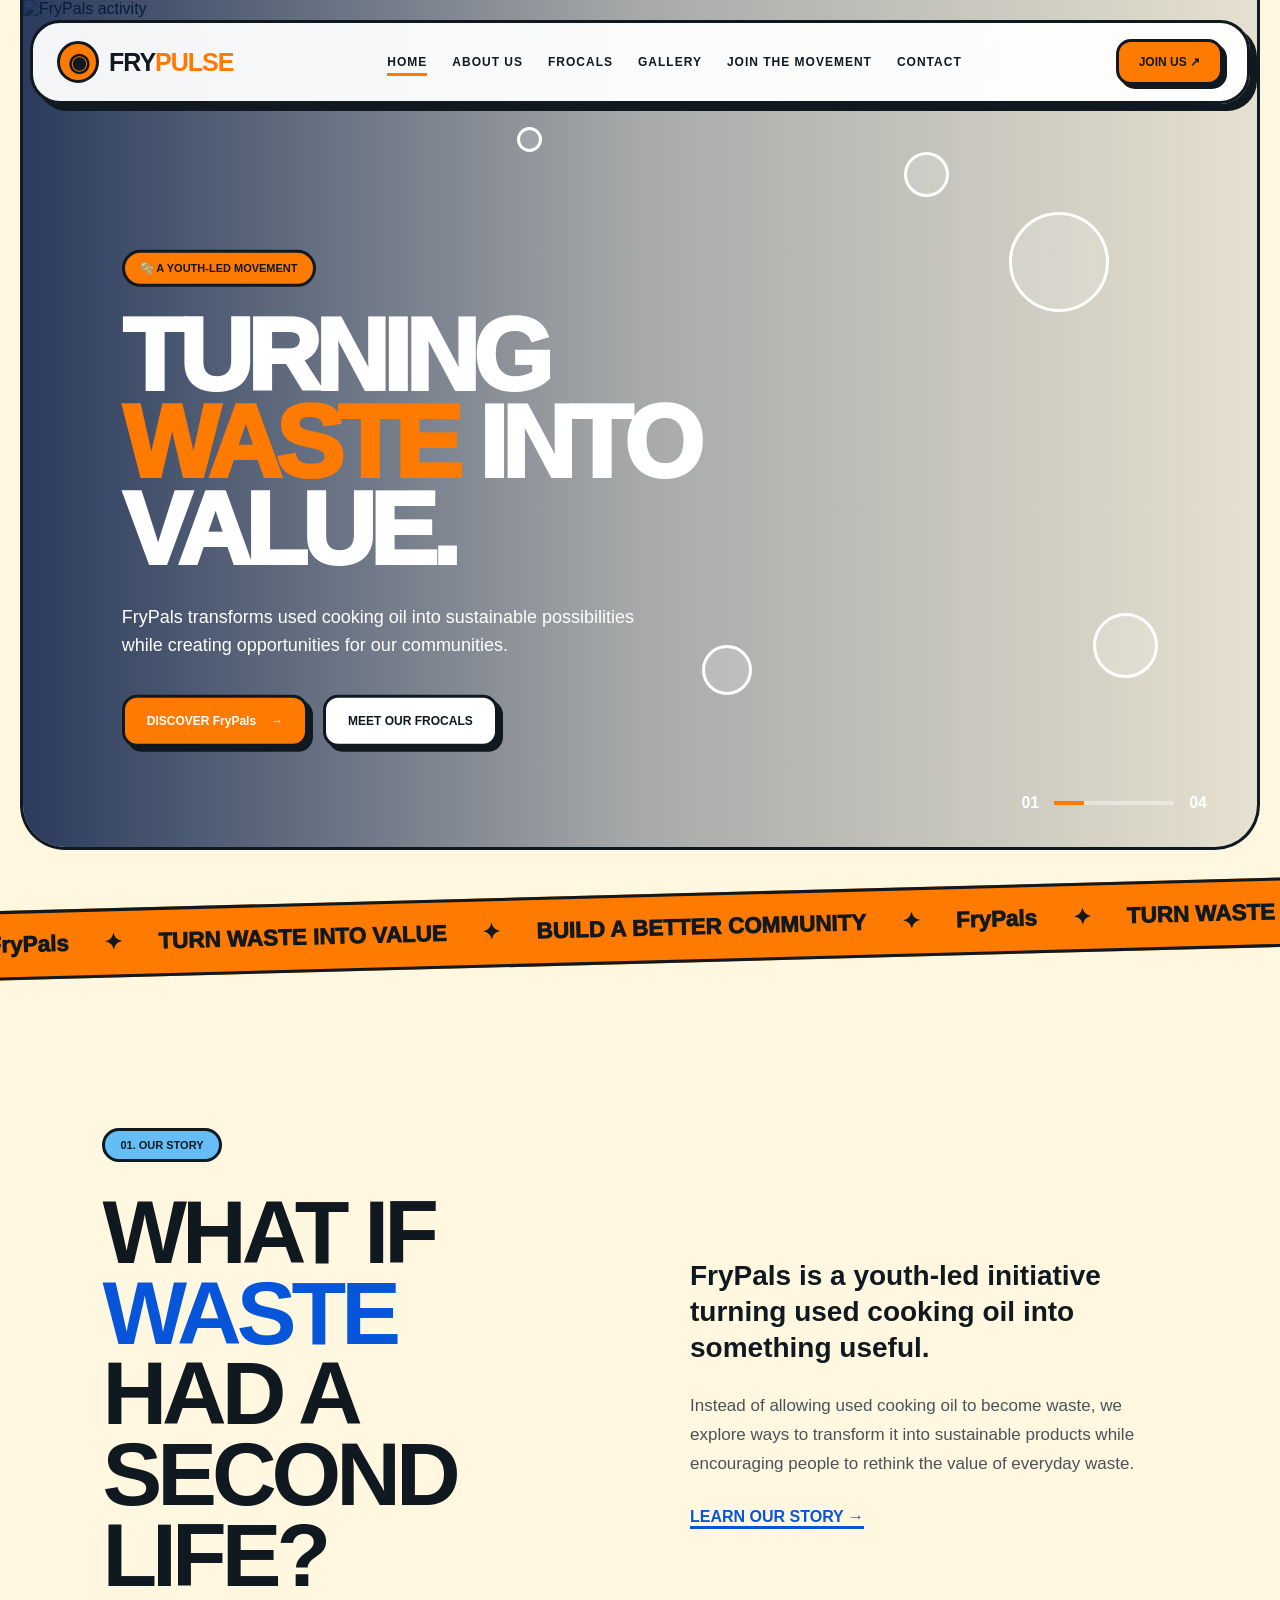
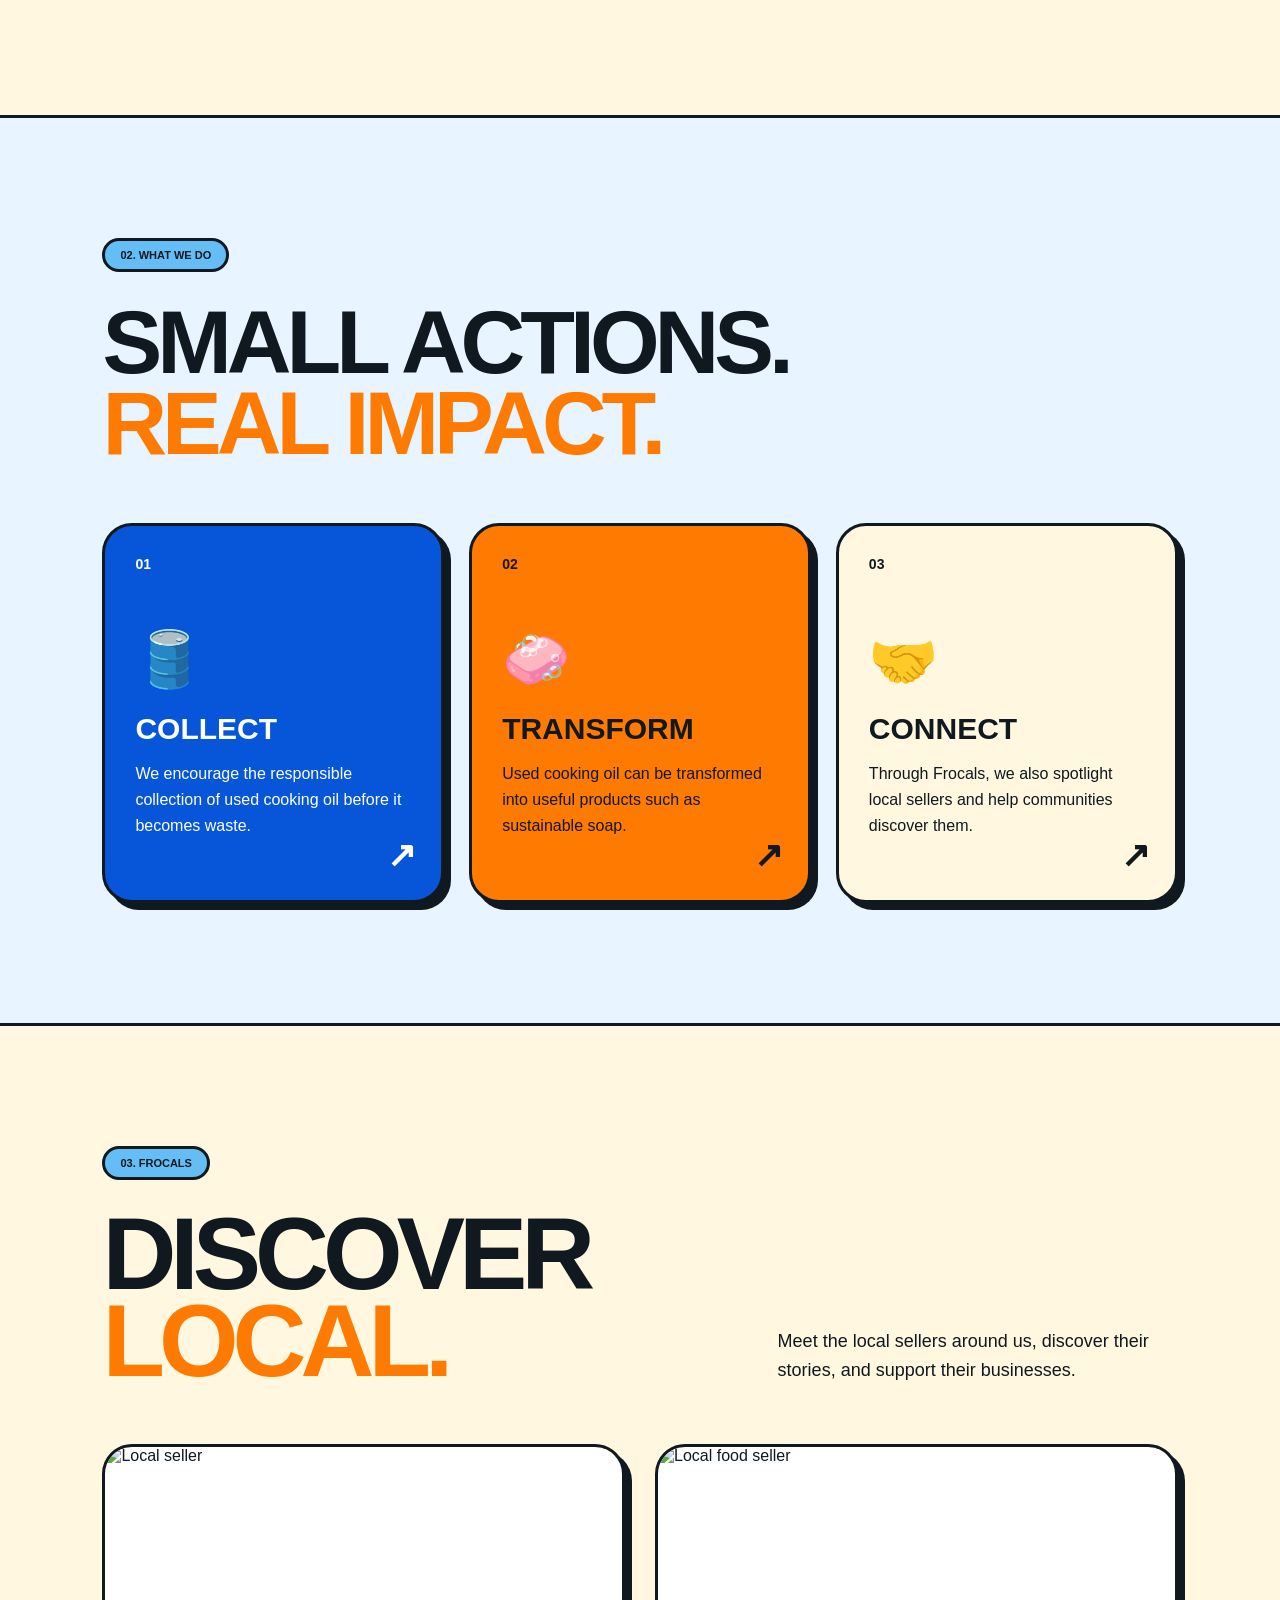
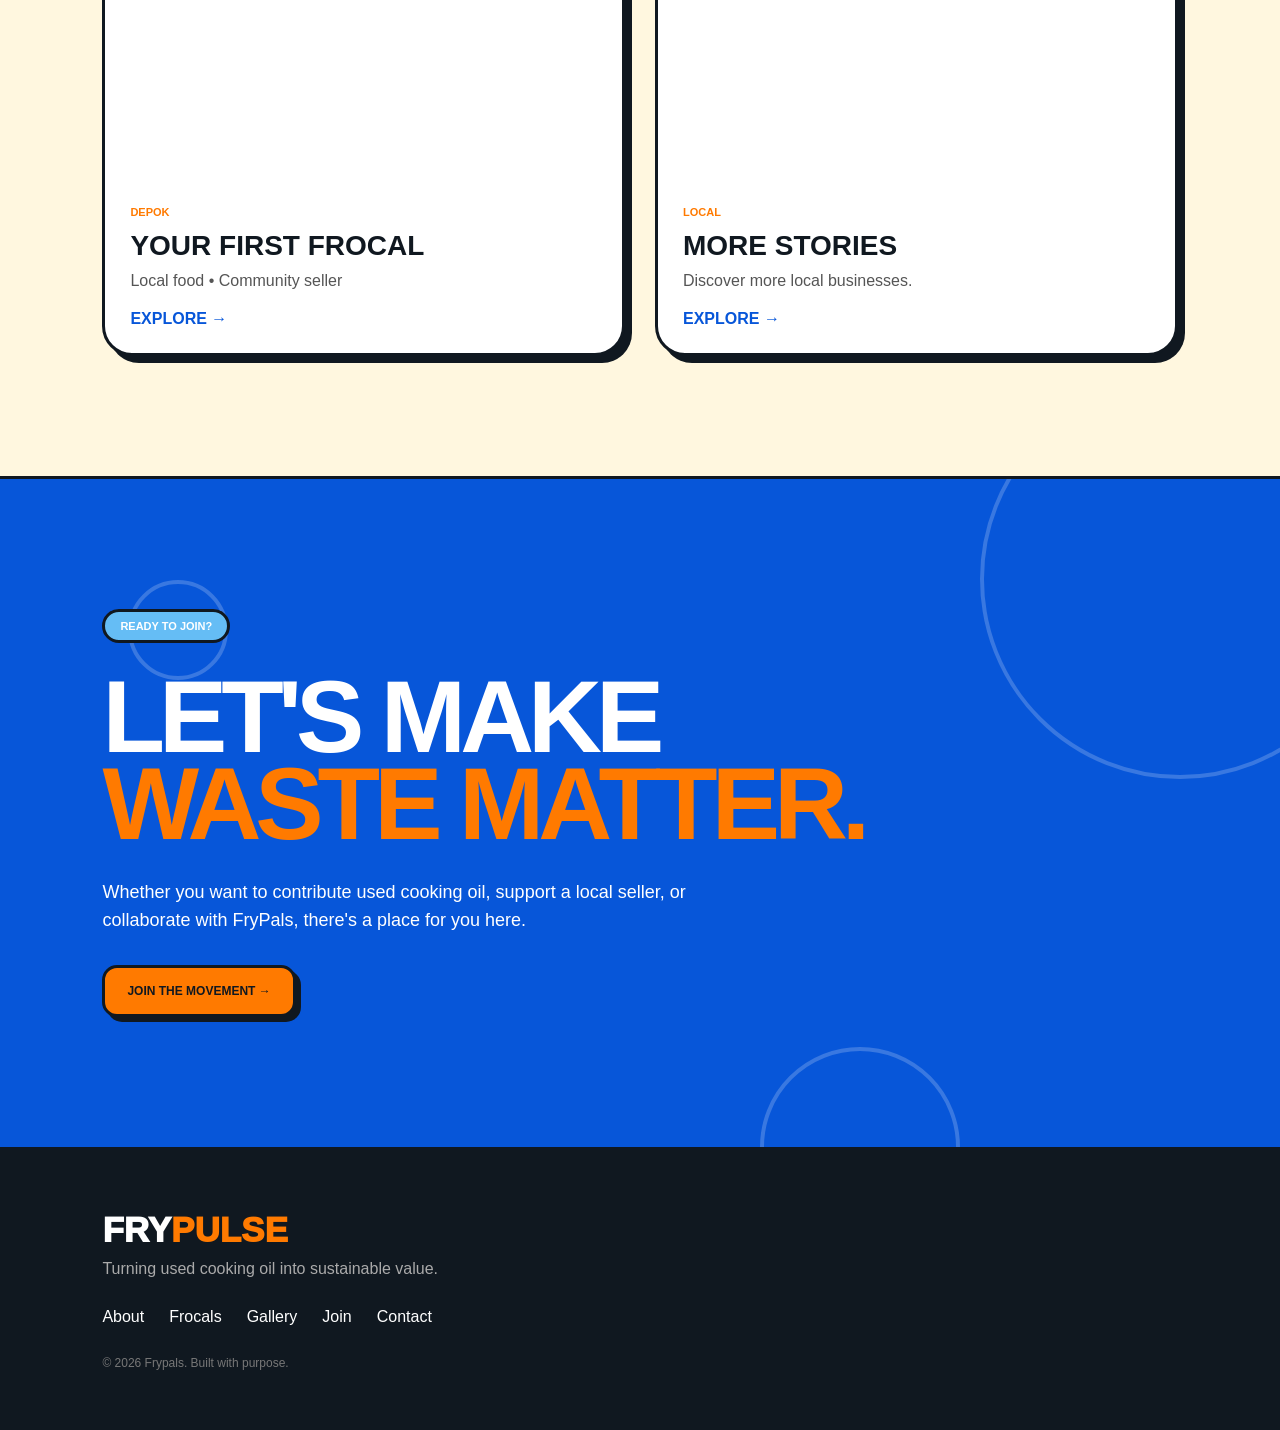
==== index.html @ e4992a15 "Upload semua file web fryp2.0" ====
<!DOCTYPE html>
<html lang="en">
<head>
    <meta charset="UTF-8">
    <meta name="viewport" content="width=device-width, initial-scale=1.0">

    <title>Frypals Turning Waste Into Value</title>

    <link rel="stylesheet" href="style.css">
</head>

<body>

    <!-- ================= NAVBAR ================= -->

    <header class="navbar">

        <a href="index.html" class="logo">
            <span class="logo-bubble">◉</span>
            <span>FRY<span class="orange-text">PULSE</span></span>
        </a>

        <nav>
            <a href="index.html" class="active">HOME</a>
            <a href="about.html">ABOUT US</a>
            <a href="frocals.html">FROCALS</a>
            <a href="gallery.html">GALLERY</a>
            <a href="join.html">JOIN THE MOVEMENT</a>
            <a href="contact.html">CONTACT</a>
        </nav>

        <a href="join.html" class="nav-button">
            JOIN US
            <span>↗</span>
        </a>

    </header>


    <!-- ================= HERO ================= -->

    <main>

        <section class="hero">

            <!-- Background images -->
            <div class="hero-slide active">
                <img src="images/hero1.jpg" alt="FryPals activity">
            </div>

            <div class="hero-slide">
                <img src="images/hero2.jpg" alt="FryPals project">
            </div>

            <div class="hero-slide">
                <img src="images/hero3.jpg" alt="FryPalscommunity">
            </div>

            <div class="hero-slide">
                <img src="images/hero4.jpg" alt="FryPals soap">
            </div>


            <!-- Dark overlay -->
            <div class="hero-overlay"></div>


            <!-- Floating bubbles -->

            <span class="bubble bubble-1"></span>
            <span class="bubble bubble-2"></span>
            <span class="bubble bubble-3"></span>
            <span class="bubble bubble-4"></span>
            <span class="bubble bubble-5"></span>


            <!-- Hero content -->

            <div class="hero-content">

                <div class="small-label">
                    🫧 A YOUTH-LED MOVEMENT
                </div>

                <h1>
                    TURNING<br>
                    <span>WASTE</span> INTO<br>
                    VALUE.
                </h1>

                <p>
                    FryPals transforms used cooking oil into sustainable
                    possibilities while creating opportunities for our
                    communities.
                </p>

                <div class="hero-buttons">

                    <a href="about.html" class="primary-button">
                        DISCOVER FryPals
                        <span>→</span>
                    </a>

                    <a href="frocals.html" class="secondary-button">
                        MEET OUR FROCALS
                    </a>

                </div>

            </div>


            <!-- Slide indicator -->

            <div class="slide-indicator">

                <span class="slide-number">01</span>

                <div class="indicator-line">
                    <div class="indicator-progress"></div>
                </div>

                <span>04</span>

            </div>

        </section>


        <!-- ================= MOVING BANNER ================= -->

        <section class="ticker">

            <div class="ticker-track">

                <span>FryPals</span>
                <span>✦</span>
                <span>TURN WASTE INTO VALUE</span>
                <span>✦</span>
                <span>BUILD A BETTER COMMUNITY</span>
                <span>✦</span>

                <span>FryPals</span>
                <span>✦</span>
                <span>TURN WASTE INTO VALUE</span>
                <span>✦</span>
                <span>BUILD A BETTER COMMUNITY</span>
                <span>✦</span>

            </div>

        </section>


        <!-- ================= INTRO ================= -->

        <section class="intro section">

            <div class="section-tag">
                01. OUR STORY
            </div>

            <div class="intro-grid">

                <div>

                    <h2>
                        WHAT IF<br>
                        <span>WASTE</span><br>
                        HAD A SECOND LIFE?
                    </h2>

                </div>

                <div class="intro-text">

                    <p class="big-text">
                        FryPals is a youth-led initiative turning
                        used cooking oil into something useful.
                    </p>

                    <p>
                        Instead of allowing used cooking oil to become
                        waste, we explore ways to transform it into
                        sustainable products while encouraging people
                        to rethink the value of everyday waste.
                    </p>

                    <a href="about.html" class="text-link">
                        LEARN OUR STORY →
                    </a>

                </div>

            </div>

        </section>


        <!-- ================= WHAT WE DO ================= -->

        <section class="what-we-do section">

            <div class="section-heading">

                <div class="section-tag">
                    02. WHAT WE DO
                </div>

                <h2>
                    SMALL ACTIONS.<br>
                    <span>REAL IMPACT.</span>
                </h2>

            </div>


            <div class="feature-grid">

                <!-- Card 1 -->

                <article class="feature-card blue-card">

                    <div class="card-number">01</div>

                    <div class="card-icon">
                        🛢️
                    </div>

                    <h3>
                        COLLECT
                    </h3>

                    <p>
                        We encourage the responsible collection
                        of used cooking oil before it becomes waste.
                    </p>

                    <span class="card-arrow">↗</span>

                </article>


                <!-- Card 2 -->

                <article class="feature-card orange-card">

                    <div class="card-number">02</div>

                    <div class="card-icon">
                        🧼
                    </div>

                    <h3>
                        TRANSFORM
                    </h3>

                    <p>
                        Used cooking oil can be transformed into
                        useful products such as sustainable soap.
                    </p>

                    <span class="card-arrow">↗</span>

                </article>


                <!-- Card 3 -->

                <article class="feature-card cream-card">

                    <div class="card-number">03</div>

                    <div class="card-icon">
                        🤝
                    </div>

                    <h3>
                        CONNECT
                    </h3>

                    <p>
                        Through Frocals, we also spotlight local
                        sellers and help communities discover them.
                    </p>

                    <span class="card-arrow">↗</span>

                </article>

            </div>

        </section>


        <!-- ================= FROCALS PREVIEW ================= -->

        <section class="frocals-preview section">

            <div class="frocals-heading">

                <div>
                    <div class="section-tag">
                        03. FROCALS
                    </div>

                    <h2>
                        DISCOVER<br>
                        <span>LOCAL.</span>
                    </h2>
                </div>

                <p>
                    Meet the local sellers around us,
                    discover their stories, and support
                    their businesses.
                </p>

            </div>


            <div class="frocals-cards">

                <div class="frocal-card">

                    <div class="frocal-image">
                        <img src="images/frocal1.jpg" alt="Local seller">
                    </div>

                    <div class="frocal-info">

                        <span>DEPOK</span>

                        <h3>
                            YOUR FIRST FROCAL
                        </h3>

                        <p>
                            Local food • Community seller
                        </p>

                        <a href="frocals.html">
                            EXPLORE →
                        </a>

                    </div>

                </div>


                <div class="frocal-card">

                    <div class="frocal-image">
                        <img src="images/frocal2.jpg" alt="Local food seller">
                    </div>

                    <div class="frocal-info">

                        <span>LOCAL</span>

                        <h3>
                            MORE STORIES
                        </h3>

                        <p>
                            Discover more local businesses.
                        </p>

                        <a href="frocals.html">
                            EXPLORE →
                        </a>

                    </div>

                </div>

            </div>

        </section>


        <!-- ================= CTA ================= -->

        <section class="cta">

            <div class="cta-bubbles">
                <span></span>
                <span></span>
                <span></span>
            </div>

            <div class="cta-content">

                <div class="section-tag">
                    READY TO JOIN?
                </div>

                <h2>
                    LET'S MAKE<br>
                    <span>WASTE MATTER.</span>
                </h2>

                <p>
                    Whether you want to contribute used cooking oil,
                    support a local seller, or collaborate with FryPals,
                    there's a place for you here.
                </p>

                <a href="join.html" class="primary-button dark-button">
                    JOIN THE MOVEMENT →
                </a>

            </div>

        </section>

    </main>


    <!-- ================= FOOTER ================= -->

    <footer>

        <div class="footer-logo">
            FRY<span>PULSE</span>
        </div>

        <p>
            Turning used cooking oil into sustainable value.
        </p>

        <div class="footer-links">

            <a href="about.html">About</a>
            <a href="frocals.html">Frocals</a>
            <a href="gallery.html">Gallery</a>
            <a href="join.html">Join</a>
            <a href="contact.html">Contact</a>

        </div>

        <div class="copyright">
            © 2026 Frypals. Built with purpose.
        </div>

    </footer>


    <script src="script.js"></script>

</body>
</html>
---- style.css ----
/* ==================================================
   FRYPULSE
   GLOBAL STYLES
================================================== */

* {
    margin: 0;
    padding: 0;
    box-sizing: border-box;
}

html {
    scroll-behavior: smooth;
}

body {
    font-family: Arial, Helvetica, sans-serif;
    background: #fff7df;
    color: #101820;
    overflow-x: hidden;
}

a {
    text-decoration: none;
    color: inherit;
}

img {
    width: 100%;
    display: block;
}


/* ==================================================
   COLORS
================================================== */

:root {

    --blue: #0756d9;
    --light-blue: #65bdf5;

    --orange: #ff7a00;
    --light-orange: #ffb347;

    --cream: #fff7df;
    --white: #ffffff;

    --black: #101820;

    --border: 3px solid var(--black);

}


/* ==================================================
   NAVBAR
================================================== */

.navbar {

    position: fixed;

    top: 20px;
    left: 50%;

    transform: translateX(-50%);

    width: calc(100% - 60px);

    max-width: 1500px;

    padding: 16px 24px;

    display: flex;

    align-items: center;

    justify-content: space-between;

    background: rgba(255,255,255,0.95);

    border: var(--border);

    border-radius: 30px;

    box-shadow: 7px 7px 0 var(--black);

    z-index: 1000;

    backdrop-filter: blur(10px);
}


/* LOGO */

.logo {

    display: flex;

    align-items: center;

    gap: 10px;

    font-size: 25px;

    font-weight: 900;

    letter-spacing: -1px;
}

.logo-bubble {

    width: 42px;
    height: 42px;

    border-radius: 50%;

    display: flex;

    align-items: center;
    justify-content: center;

    background: var(--orange);

    border: 3px solid var(--black);

}

.orange-text {
    color: var(--orange);
}


/* NAV LINKS */

nav {

    display: flex;

    align-items: center;

    gap: 25px;

}

nav a {

    font-size: 12px;

    font-weight: 800;

    letter-spacing: 1px;

    position: relative;

    transition: 0.3s;

}

nav a::after {

    content: "";

    position: absolute;

    left: 0;

    bottom: -7px;

    width: 0;

    height: 3px;

    background: var(--orange);

    transition: 0.3s;

}

nav a:hover::after,
nav a.active::after {

    width: 100%;

}

nav a:hover {

    color: var(--orange);

}


/* NAV BUTTON */

.nav-button {

    padding: 13px 20px;

    background: var(--orange);

    border: var(--border);

    border-radius: 15px;

    font-size: 12px;

    font-weight: 900;

    box-shadow: 4px 4px 0 var(--black);

    transition: 0.2s;

}

.nav-button:hover {

    transform: translate(3px, 3px);

    box-shadow: 1px 1px 0 var(--black);

}


/* ==================================================
   HERO
================================================== */

.hero {

    height: 850px;

    margin: 0 20px;

    border-left: var(--border);
    border-right: var(--border);
    border-bottom: var(--border);

    border-radius: 0 0 45px 45px;

    overflow: hidden;

    position: relative;

}


/* SLIDES */

.hero-slide {

    position: absolute;

    inset: 0;

    opacity: 0;

    transition: opacity 1.2s ease;

}

.hero-slide.active {

    opacity: 1;

}

.hero-slide img {

    width: 100%;
    height: 100%;

    object-fit: cover;

}


/* OVERLAY */

.hero-overlay {

    position: absolute;

    inset: 0;

    background:
        linear-gradient(
            90deg,
            rgba(5, 26, 70, 0.85),
            rgba(5, 26, 70, 0.35),
            rgba(5, 26, 70, 0.1)
        );

}


/* HERO CONTENT */

.hero-content {

    position: absolute;

    left: 8%;

    top: 50%;

    transform: translateY(-35%);

    max-width: 700px;

    color: white;

}

.small-label {

    display: inline-block;

    padding: 9px 15px;

    background: var(--orange);

    border: 3px solid var(--black);

    border-radius: 30px;

    color: var(--black);

    font-size: 11px;

    font-weight: 900;

    margin-bottom: 25px;

}


.hero h1 {

    font-size: clamp(60px, 8vw, 125px);

    line-height: 0.85;

    letter-spacing: -6px;

    font-weight: 950;

}

.hero h1 span {

    color: var(--orange);

}


.hero-content p {

    max-width: 550px;

    margin-top: 30px;

    font-size: 18px;

    line-height: 1.6;

}


/* BUTTONS */

.hero-buttons {

    display: flex;

    gap: 15px;

    margin-top: 35px;

}


.primary-button,
.secondary-button {

    display: inline-flex;

    align-items: center;

    gap: 15px;

    padding: 16px 22px;

    border: var(--border);

    border-radius: 15px;

    font-weight: 900;

    font-size: 12px;

    transition: 0.25s;

}


.primary-button {

    background: var(--orange);

    box-shadow: 5px 5px 0 var(--black);

}

.secondary-button {

    background: white;

    color: var(--black);

    box-shadow: 5px 5px 0 var(--black);

}


.primary-button:hover,
.secondary-button:hover {

    transform: translate(4px, 4px);

    box-shadow: 1px 1px 0 var(--black);

}


/* ==================================================
   BUBBLES
================================================== */

.bubble {

    position: absolute;

    border-radius: 50%;

    border: 3px solid white;

    background: rgba(255,255,255,0.15);

    animation: float 5s infinite ease-in-out;

}


.bubble-1 {

    width: 100px;
    height: 100px;

    right: 12%;
    top: 25%;

}

.bubble-2 {

    width: 45px;
    height: 45px;

    right: 25%;
    top: 18%;

    animation-delay: 1s;

}

.bubble-3 {

    width: 65px;
    height: 65px;

    right: 8%;
    bottom: 20%;

    animation-delay: 2s;

}

.bubble-4 {

    width: 25px;
    height: 25px;

    left: 40%;
    top: 15%;

    animation-delay: 1.5s;

}

.bubble-5 {

    width: 50px;
    height: 50px;

    left: 55%;
    bottom: 18%;

    animation-delay: 2.5s;

}


@keyframes float {

    0%, 100% {
        transform: translateY(0);
    }

    50% {
        transform: translateY(-25px);
    }

}


/* ==================================================
   SLIDE INDICATOR
================================================== */

.slide-indicator {

    position: absolute;

    bottom: 35px;

    right: 50px;

    display: flex;

    align-items: center;

    gap: 15px;

    color: white;

    font-weight: 900;

}

.indicator-line {

    width: 120px;

    height: 4px;

    background: rgba(255,255,255,0.4);

    overflow: hidden;

}

.indicator-progress {

    height: 100%;

    width: 25%;

    background: var(--orange);

}


/* ==================================================
   TICKER
================================================== */

.ticker {

    margin: 45px 0;

    background: var(--orange);

    border-top: var(--border);

    border-bottom: var(--border);

    overflow: hidden;

    transform: rotate(-1.5deg) scale(1.02);

}


.ticker-track {

    display: flex;

    width: max-content;

    gap: 35px;

    padding: 18px 0;

    font-size: 22px;

    font-weight: 950;

    animation: ticker 20s linear infinite;

}


@keyframes ticker {

    from {
        transform: translateX(0);
    }

    to {
        transform: translateX(-50%);
    }

}


/* ==================================================
   GENERAL SECTION
================================================== */

.section {

    padding: 120px 8%;

}

.section-tag {

    display: inline-block;

    padding: 8px 15px;

    border: 3px solid var(--black);

    border-radius: 20px;

    background: var(--light-blue);

    font-size: 11px;

    font-weight: 900;

    margin-bottom: 30px;

}


/* ==================================================
   INTRO
================================================== */

.intro-grid {

    display: grid;

    grid-template-columns: 1fr 1fr;

    gap: 100px;

    align-items: center;

}


.intro h2 {

    font-size: clamp(50px, 7vw, 100px);

    line-height: 0.9;

    letter-spacing: -5px;

}

.intro h2 span {

    color: var(--blue);

}


.intro-text {

    max-width: 550px;

}

.big-text {

    font-size: 28px;

    font-weight: 800;

    line-height: 1.3;

    margin-bottom: 25px;

}

.intro-text p:not(.big-text) {

    font-size: 17px;

    line-height: 1.7;

    color: #4b535a;

}


.text-link {

    display: inline-block;

    margin-top: 30px;

    font-weight: 900;

    color: var(--blue);

    border-bottom: 3px solid var(--blue);

}


/* ==================================================
   WHAT WE DO
================================================== */

.what-we-do {

    background: #e8f4ff;

    border-top: var(--border);

    border-bottom: var(--border);

}


.section-heading {

    margin-bottom: 60px;

}

.section-heading h2 {

    font-size: clamp(50px, 7vw, 100px);

    line-height: 0.9;

    letter-spacing: -5px;

}

.section-heading h2 span {

    color: var(--orange);

}


.feature-grid {

    display: grid;

    grid-template-columns: repeat(3, 1fr);

    gap: 25px;

}


.feature-card {

    min-height: 380px;

    padding: 30px;

    border: var(--border);

    border-radius: 30px;

    position: relative;

    transition: 0.3s;

    box-shadow: 7px 7px 0 var(--black);

}


.feature-card:hover {

    transform: translateY(-10px) rotate(-1deg);

}


.blue-card {

    background: var(--blue);

    color: white;

}

.orange-card {

    background: var(--orange);

}

.cream-card {

    background: var(--cream);

}


.card-number {

    font-weight: 900;

    font-size: 14px;

}


.card-icon {

    font-size: 55px;

    margin-top: 55px;

}


.feature-card h3 {

    font-size: 30px;

    margin-top: 20px;

}


.feature-card p {

    margin-top: 15px;

    line-height: 1.6;

    max-width: 350px;

}


.card-arrow {

    position: absolute;

    right: 25px;

    bottom: 25px;

    font-size: 35px;

    font-weight: 900;

}


/* ==================================================
   FROCALS
================================================== */

.frocals-heading {

    display: flex;

    justify-content: space-between;

    align-items: end;

    margin-bottom: 60px;

}


.frocals-heading h2 {

    font-size: clamp(60px, 8vw, 110px);

    line-height: 0.85;

    letter-spacing: -6px;

}


.frocals-heading h2 span {

    color: var(--orange);

}


.frocals-heading > p {

    max-width: 400px;

    font-size: 18px;

    line-height: 1.6;

}


.frocals-cards {

    display: grid;

    grid-template-columns: 1fr 1fr;

    gap: 30px;

}


.frocal-card {

    border: var(--border);

    border-radius: 30px;

    overflow: hidden;

    background: white;

    box-shadow: 7px 7px 0 var(--black);

    transition: 0.3s;

}


.frocal-card:hover {

    transform: translateY(-8px);

}


.frocal-image {

    height: 330px;

    overflow: hidden;

}


.frocal-image img {

    height: 100%;

    object-fit: cover;

    transition: 0.5s;

}


.frocal-card:hover img {

    transform: scale(1.05);

}


.frocal-info {

    padding: 25px;

}


.frocal-info > span {

    color: var(--orange);

    font-size: 11px;

    font-weight: 900;

}


.frocal-info h3 {

    font-size: 28px;

    margin: 10px 0;

}


.frocal-info p {

    color: #555;

}


.frocal-info a {

    display: inline-block;

    margin-top: 20px;

    font-weight: 900;

    color: var(--blue);

}


/* ==================================================
   CTA
================================================== */

.cta {

    background: var(--blue);

    color: white;

    padding: 130px 8%;

    position: relative;

    overflow: hidden;

    border-top: var(--border);

    border-bottom: var(--border);

}


.cta-content {

    position: relative;

    z-index: 2;

    max-width: 800px;

}


.cta h2 {

    font-size: clamp(60px, 8vw, 120px);

    line-height: 0.85;

    letter-spacing: -6px;

}


.cta h2 span {

    color: var(--orange);

}


.cta p {

    max-width: 600px;

    font-size: 18px;

    line-height: 1.6;

    margin: 30px 0;

}


.dark-button {

    color: var(--black);

}


/* CTA bubbles */

.cta-bubbles span {

    position: absolute;

    border: 4px solid rgba(255,255,255,0.2);

    border-radius: 50%;

}


.cta-bubbles span:nth-child(1) {

    width: 400px;
    height: 400px;

    right: -100px;
    top: -100px;

}

.cta-bubbles span:nth-child(2) {

    width: 200px;
    height: 200px;

    right: 25%;
    bottom: -100px;

}

.cta-bubbles span:nth-child(3) {

    width: 100px;
    height: 100px;

    left: 10%;
    top: 15%;

}


/* ==================================================
   FOOTER
================================================== */

footer {

    padding: 60px 8%;

    background: var(--black);

    color: white;

}


.footer-logo {

    font-size: 35px;

    font-weight: 950;

}

.footer-logo span {

    color: var(--orange);

}


footer p {

    margin-top: 10px;

    color: #aaa;

}


.footer-links {

    display: flex;

    gap: 25px;

    margin: 30px 0;

}


.footer-links a:hover {

    color: var(--orange);

}


.copyright {

    color: #777;

    font-size: 12px;

}


/* ==================================================
   RESPONSIVE
================================================== */

@media (max-width: 1000px) {

    nav {

        display: none;

    }

    .navbar {

        width: calc(100% - 30px);

    }

    .hero {

        margin: 0 10px;

    }

    .intro-grid {

        grid-template-columns: 1fr;

        gap: 50px;

    }

    .feature-grid {

        grid-template-columns: 1fr;

    }

    .frocals-heading {

        flex-direction: column;

        align-items: start;

        gap: 30px;

    }

}


@media (max-width: 700px) {

    .navbar {

        top: 10px;

        padding: 12px 15px;

    }

    .logo {

        font-size: 20px;

    }

    .logo-bubble {

        width: 35px;
        height: 35px;

    }

    .nav-button {

        padding: 10px 13px;

    }

    .hero {

        height: 720px;

        border-radius: 0 0 30px 30px;

    }

    .hero-content {

        left: 8%;

        right: 8%;

    }

    .hero h1 {

        letter-spacing: -3px;

    }

    .hero-content p {

        font-size: 15px;

    }

    .hero-buttons {

        flex-direction: column;

        align-items: flex-start;

    }

    .slide-indicator {

        right: 20px;

    }

    .section {

        padding: 80px 7%;

    }

    .frocals-cards {

        grid-template-columns: 1fr;

    }

    .footer-links {

        flex-wrap: wrap;

    }

}
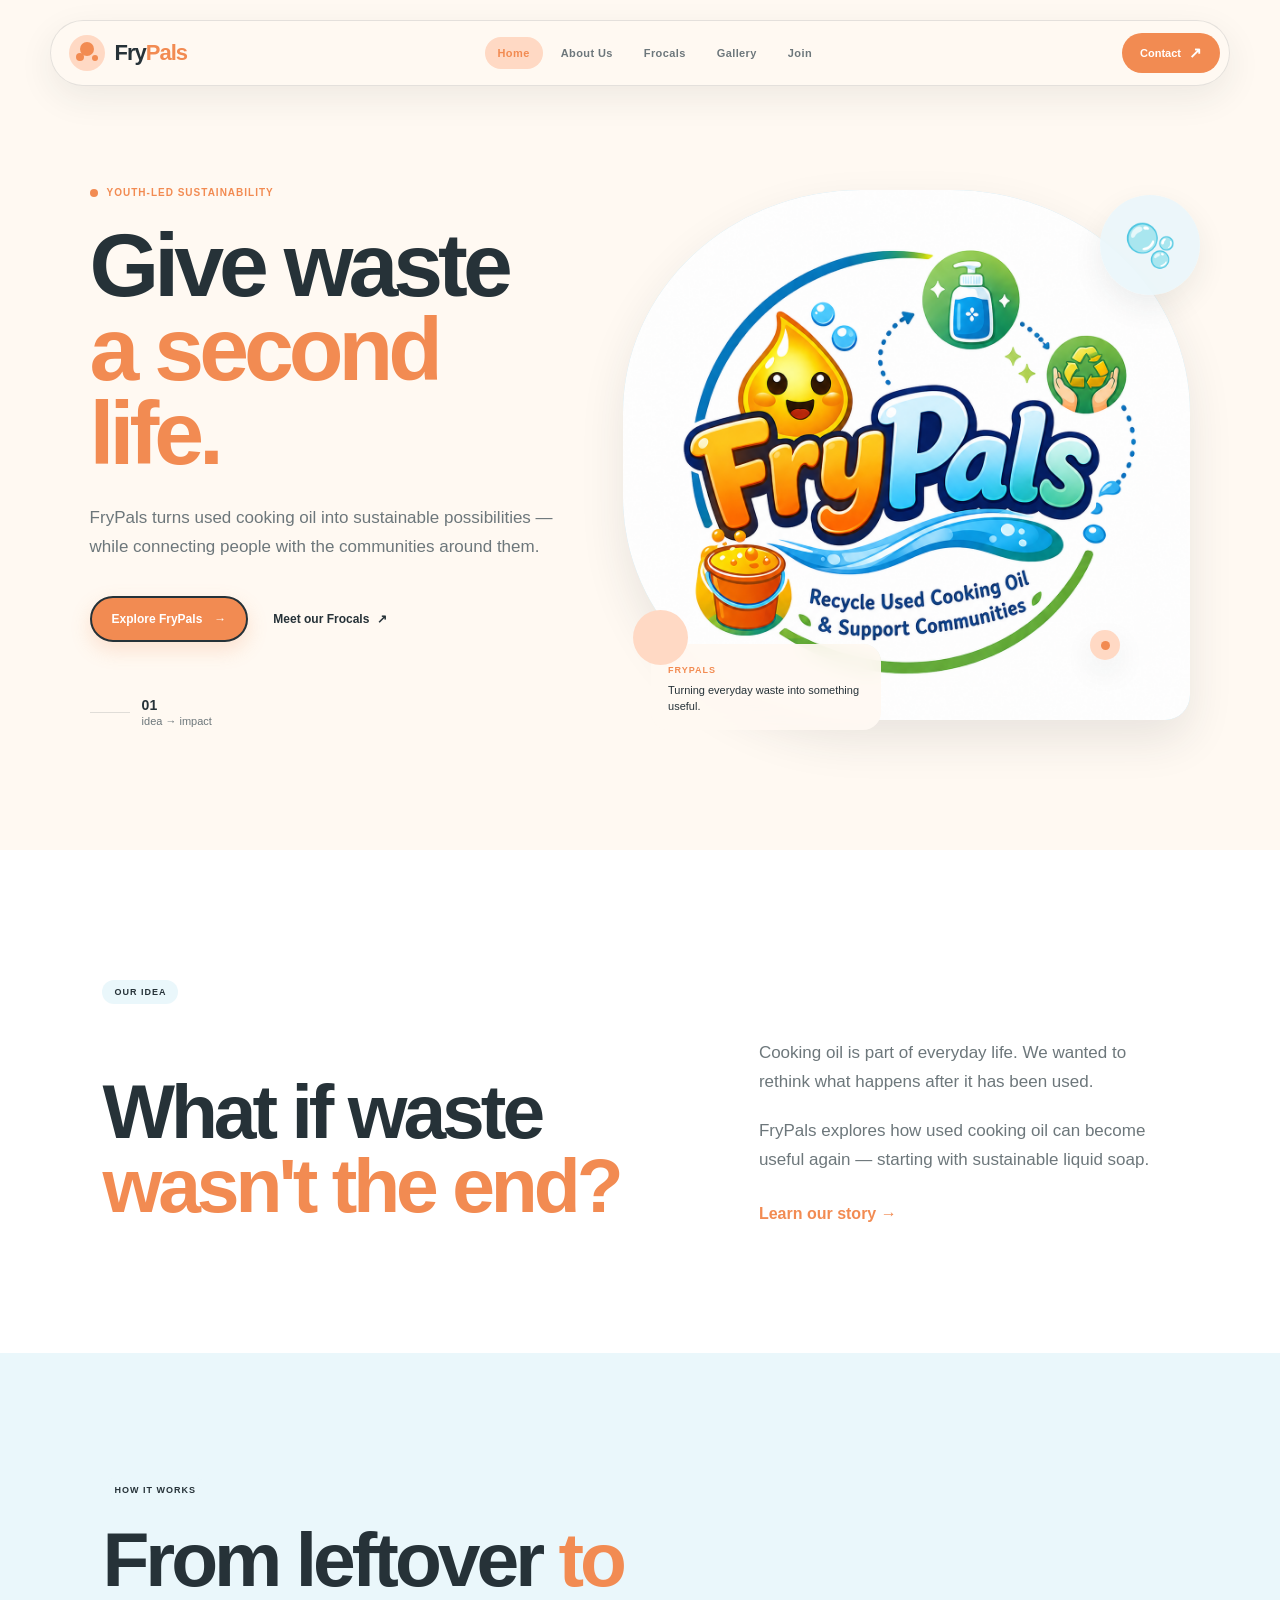
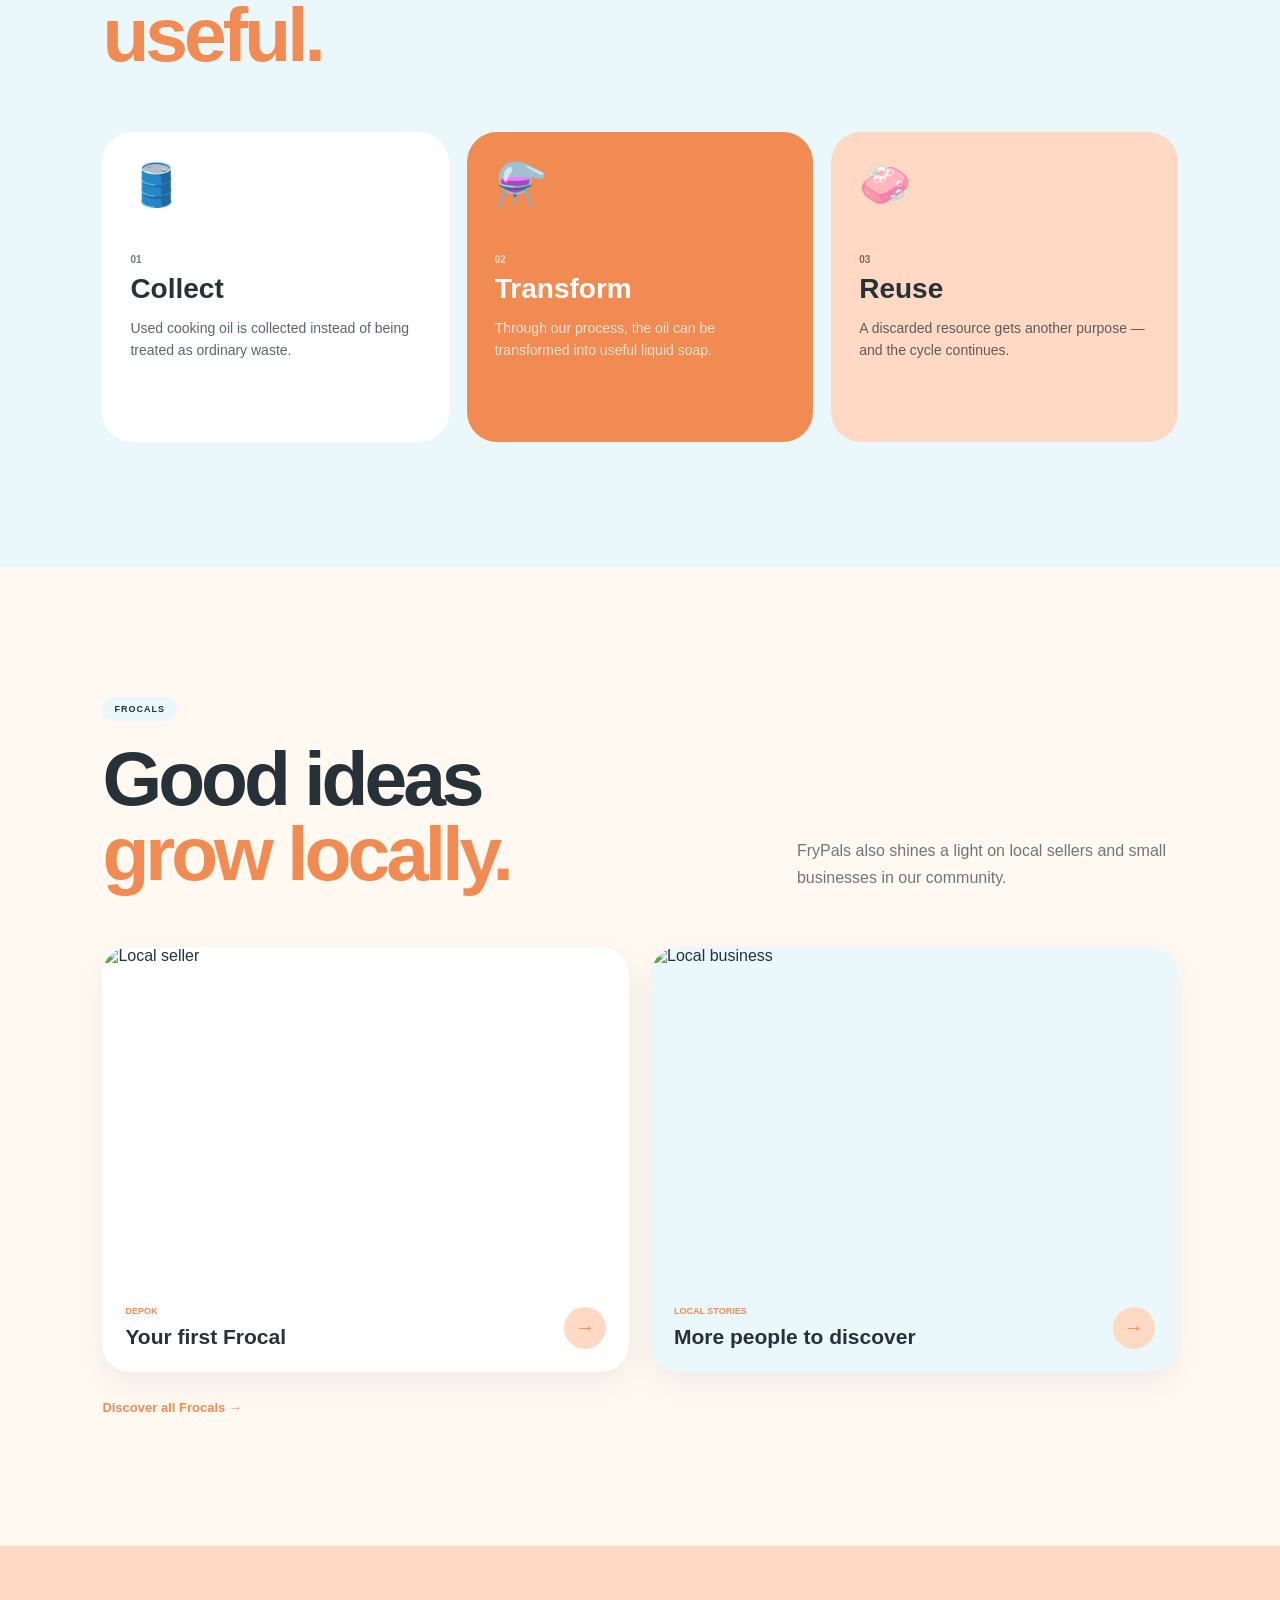
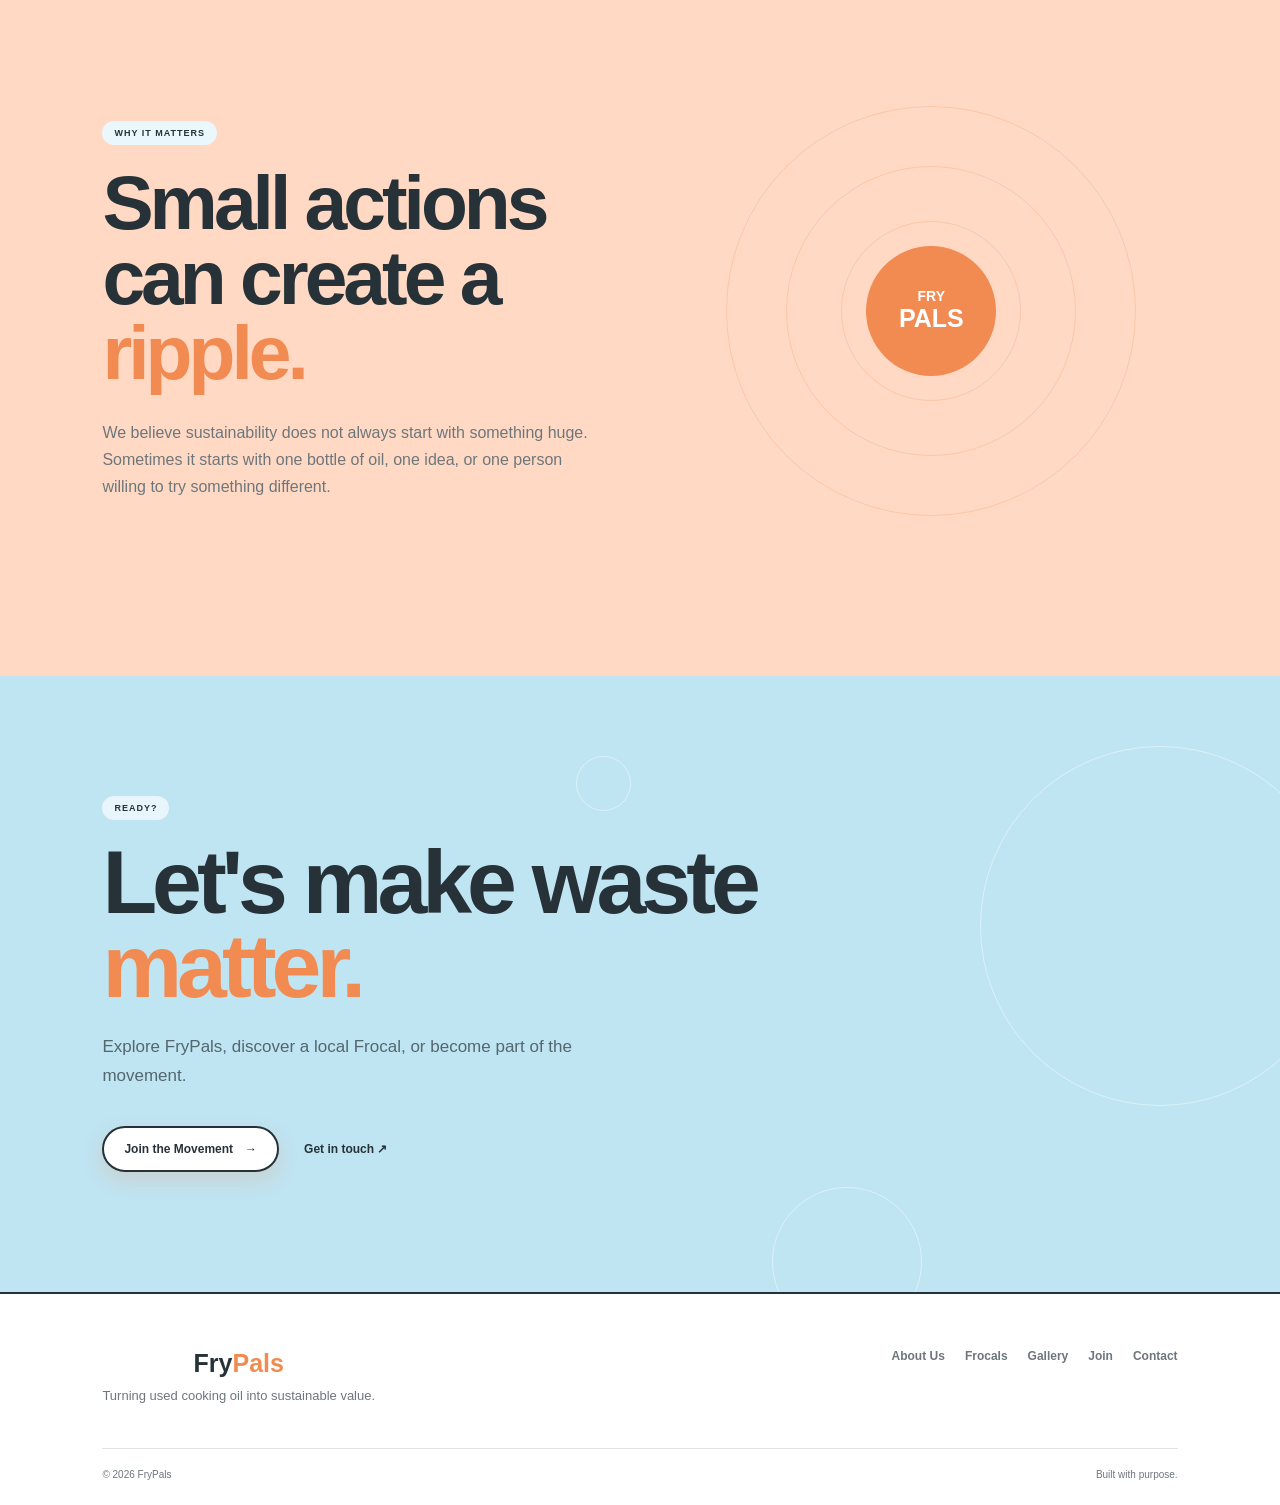
==== commit 6842009d: "Finalize FryPals website" ====
--- a/index.html
+++ b/index.html
@@ -4,443 +4,508 @@
     <meta charset="UTF-8">
     <meta name="viewport" content="width=device-width, initial-scale=1.0">
 
-    <title>Frypals Turning Waste Into Value</title>
+    <title>FryPals | Turning Waste Into Value</title>
 
     <link rel="stylesheet" href="style.css">
 </head>
 
 <body>
 
-    <!-- ================= NAVBAR ================= -->
-
+    <!-- NAVBAR -->
     <header class="navbar">
 
         <a href="index.html" class="logo">
-            <span class="logo-bubble">◉</span>
-            <span>FRY<span class="orange-text">PULSE</span></span>
-        </a>
-
-        <nav>
-            <a href="index.html" class="active">HOME</a>
-            <a href="about.html">ABOUT US</a>
-            <a href="frocals.html">FROCALS</a>
-            <a href="gallery.html">GALLERY</a>
-            <a href="join.html">JOIN THE MOVEMENT</a>
-            <a href="contact.html">CONTACT</a>
-        </nav>
-
-        <a href="join.html" class="nav-button">
-            JOIN US
-            <span>↗</span>
-        </a>
-
-    </header>
-
-
-    <!-- ================= HERO ================= -->
-
-    <main>
-
-        <section class="hero">
-
-            <!-- Background images -->
-            <div class="hero-slide active">
-                <img src="images/hero1.jpg" alt="FryPals activity">
-            </div>
-
-            <div class="hero-slide">
-                <img src="images/hero2.jpg" alt="FryPals project">
-            </div>
-
-            <div class="hero-slide">
-                <img src="images/hero3.jpg" alt="FryPalscommunity">
-            </div>
-
-            <div class="hero-slide">
-                <img src="images/hero4.jpg" alt="FryPals soap">
-            </div>
-
-
-            <!-- Dark overlay -->
-            <div class="hero-overlay"></div>
-
-
-            <!-- Floating bubbles -->
-
-            <span class="bubble bubble-1"></span>
-            <span class="bubble bubble-2"></span>
-            <span class="bubble bubble-3"></span>
-            <span class="bubble bubble-4"></span>
-            <span class="bubble bubble-5"></span>
-
-
-            <!-- Hero content -->
-
-            <div class="hero-content">
-
-                <div class="small-label">
-                    🫧 A YOUTH-LED MOVEMENT
-                </div>
-
-                <h1>
-                    TURNING<br>
-                    <span>WASTE</span> INTO<br>
-                    VALUE.
-                </h1>
-
-                <p>
-                    FryPals transforms used cooking oil into sustainable
-                    possibilities while creating opportunities for our
-                    communities.
-                </p>
-
-                <div class="hero-buttons">
-
-                    <a href="about.html" class="primary-button">
-                        DISCOVER FryPals
-                        <span>→</span>
-                    </a>
-
-                    <a href="frocals.html" class="secondary-button">
-                        MEET OUR FROCALS
-                    </a>
-
-                </div>
-
-            </div>
-
-
-            <!-- Slide indicator -->
-
-            <div class="slide-indicator">
-
-                <span class="slide-number">01</span>
-
-                <div class="indicator-line">
-                    <div class="indicator-progress"></div>
-                </div>
-
-                <span>04</span>
-
-            </div>
-
-        </section>
-
-
-        <!-- ================= MOVING BANNER ================= -->
-
-        <section class="ticker">
-
-            <div class="ticker-track">
-
-                <span>FryPals</span>
-                <span>✦</span>
-                <span>TURN WASTE INTO VALUE</span>
-                <span>✦</span>
-                <span>BUILD A BETTER COMMUNITY</span>
-                <span>✦</span>
-
-                <span>FryPals</span>
-                <span>✦</span>
-                <span>TURN WASTE INTO VALUE</span>
-                <span>✦</span>
-                <span>BUILD A BETTER COMMUNITY</span>
-                <span>✦</span>
-
-            </div>
-
-        </section>
-
-
-        <!-- ================= INTRO ================= -->
-
-        <section class="intro section">
-
-            <div class="section-tag">
-                01. OUR STORY
-            </div>
-
-            <div class="intro-grid">
-
-                <div>
-
-                    <h2>
-                        WHAT IF<br>
-                        <span>WASTE</span><br>
-                        HAD A SECOND LIFE?
-                    </h2>
-
-                </div>
-
-                <div class="intro-text">
-
-                    <p class="big-text">
-                        FryPals is a youth-led initiative turning
-                        used cooking oil into something useful.
-                    </p>
-
-                    <p>
-                        Instead of allowing used cooking oil to become
-                        waste, we explore ways to transform it into
-                        sustainable products while encouraging people
-                        to rethink the value of everyday waste.
-                    </p>
-
-                    <a href="about.html" class="text-link">
-                        LEARN OUR STORY →
-                    </a>
-
-                </div>
-
-            </div>
-
-        </section>
-
-
-        <!-- ================= WHAT WE DO ================= -->
-
-        <section class="what-we-do section">
-
-            <div class="section-heading">
-
-                <div class="section-tag">
-                    02. WHAT WE DO
-                </div>
-
-                <h2>
-                    SMALL ACTIONS.<br>
-                    <span>REAL IMPACT.</span>
-                </h2>
-
-            </div>
-
-
-            <div class="feature-grid">
-
-                <!-- Card 1 -->
-
-                <article class="feature-card blue-card">
-
-                    <div class="card-number">01</div>
-
-                    <div class="card-icon">
-                        🛢️
-                    </div>
-
-                    <h3>
-                        COLLECT
-                    </h3>
-
-                    <p>
-                        We encourage the responsible collection
-                        of used cooking oil before it becomes waste.
-                    </p>
-
-                    <span class="card-arrow">↗</span>
-
-                </article>
-
-
-                <!-- Card 2 -->
-
-                <article class="feature-card orange-card">
-
-                    <div class="card-number">02</div>
-
-                    <div class="card-icon">
-                        🧼
-                    </div>
-
-                    <h3>
-                        TRANSFORM
-                    </h3>
-
-                    <p>
-                        Used cooking oil can be transformed into
-                        useful products such as sustainable soap.
-                    </p>
-
-                    <span class="card-arrow">↗</span>
-
-                </article>
-
-
-                <!-- Card 3 -->
-
-                <article class="feature-card cream-card">
-
-                    <div class="card-number">03</div>
-
-                    <div class="card-icon">
-                        🤝
-                    </div>
-
-                    <h3>
-                        CONNECT
-                    </h3>
-
-                    <p>
-                        Through Frocals, we also spotlight local
-                        sellers and help communities discover them.
-                    </p>
-
-                    <span class="card-arrow">↗</span>
-
-                </article>
-
-            </div>
-
-        </section>
-
-
-        <!-- ================= FROCALS PREVIEW ================= -->
-
-        <section class="frocals-preview section">
-
-            <div class="frocals-heading">
-
-                <div>
-                    <div class="section-tag">
-                        03. FROCALS
-                    </div>
-
-                    <h2>
-                        DISCOVER<br>
-                        <span>LOCAL.</span>
-                    </h2>
-                </div>
-
-                <p>
-                    Meet the local sellers around us,
-                    discover their stories, and support
-                    their businesses.
-                </p>
-
-            </div>
-
-
-            <div class="frocals-cards">
-
-                <div class="frocal-card">
-
-                    <div class="frocal-image">
-                        <img src="images/frocal1.jpg" alt="Local seller">
-                    </div>
-
-                    <div class="frocal-info">
-
-                        <span>DEPOK</span>
-
-                        <h3>
-                            YOUR FIRST FROCAL
-                        </h3>
-
-                        <p>
-                            Local food • Community seller
-                        </p>
-
-                        <a href="frocals.html">
-                            EXPLORE →
-                        </a>
-
-                    </div>
-
-                </div>
-
-
-                <div class="frocal-card">
-
-                    <div class="frocal-image">
-                        <img src="images/frocal2.jpg" alt="Local food seller">
-                    </div>
-
-                    <div class="frocal-info">
-
-                        <span>LOCAL</span>
-
-                        <h3>
-                            MORE STORIES
-                        </h3>
-
-                        <p>
-                            Discover more local businesses.
-                        </p>
-
-                        <a href="frocals.html">
-                            EXPLORE →
-                        </a>
-
-                    </div>
-
-                </div>
-
-            </div>
-
-        </section>
-
-
-        <!-- ================= CTA ================= -->
-
-        <section class="cta">
-
-            <div class="cta-bubbles">
+
+            <span class="logo-mark">
                 <span></span>
                 <span></span>
                 <span></span>
-            </div>
-
-            <div class="cta-content">
-
-                <div class="section-tag">
-                    READY TO JOIN?
-                </div>
-
-                <h2>
-                    LET'S MAKE<br>
-                    <span>WASTE MATTER.</span>
-                </h2>
-
-                <p>
-                    Whether you want to contribute used cooking oil,
-                    support a local seller, or collaborate with FryPals,
-                    there's a place for you here.
-                </p>
-
-                <a href="join.html" class="primary-button dark-button">
-                    JOIN THE MOVEMENT →
-                </a>
-
-            </div>
-
-        </section>
-
-    </main>
-
-
-    <!-- ================= FOOTER ================= -->
-
-    <footer>
-
-        <div class="footer-logo">
-            FRY<span>PULSE</span>
-        </div>
-
-        <p>
-            Turning used cooking oil into sustainable value.
-        </p>
-
-        <div class="footer-links">
-
-            <a href="about.html">About</a>
+            </span>
+
+            <span class="logo-text">
+                Fry<span>Pals</span>
+            </span>
+
+        </a>
+
+        <nav class="desktop-nav">
+            <a href="index.html" class="active">Home</a>
+            <a href="about.html">About Us</a>
             <a href="frocals.html">Frocals</a>
             <a href="gallery.html">Gallery</a>
             <a href="join.html">Join</a>
-            <a href="contact.html">Contact</a>
+        </nav>
+
+        <a href="contact.html" class="contact-button">
+            Contact <span>↗</span>
+        </a>
+
+        <button class="mobile-menu-button" id="mobileMenuButton">
+            ☰
+        </button>
+
+    </header>
+
+
+    <!-- MOBILE MENU -->
+    <div class="mobile-menu" id="mobileMenu">
+
+        <a href="index.html">Home</a>
+        <a href="about.html">About Us</a>
+        <a href="frocals.html">Frocals</a>
+        <a href="gallery.html">Gallery</a>
+        <a href="join.html">Join the Movement</a>
+        <a href="contact.html">Contact</a>
+
+    </div>
+
+
+    <main>
+
+        <!-- HERO -->
+        <section class="hero">
+
+            <div class="hero-copy">
+
+                <div class="eyebrow">
+                    <span class="eyebrow-dot"></span>
+                    YOUTH-LED SUSTAINABILITY
+                </div>
+
+                <h1>
+                    Give waste
+                    <em>a second life.</em>
+                </h1>
+
+                <p class="hero-description">
+                    FryPals turns used cooking oil into sustainable
+                    possibilities — while connecting people with
+                    the communities around them.
+                </p>
+
+                <div class="hero-actions">
+
+                    <a href="about.html" class="primary-button">
+                        Explore FryPals
+                        <span>→</span>
+                    </a>
+
+                    <a href="frocals.html" class="text-button">
+                        Meet our Frocals
+                        <span>↗</span>
+                    </a>
+
+                </div>
+
+                <div class="hero-mini-stat">
+
+                    <div class="stat-line"></div>
+
+                    <div>
+                        <strong>01</strong>
+                        <span>idea → impact</span>
+                    </div>
+
+                </div>
+
+            </div>
+
+
+            <!-- HERO IMAGE -->
+
+            <div class="hero-visual">
+
+                <div class="hero-photo-frame">
+
+                    <div class="hero-slide active">
+                        <img
+                            src="images/hero1.jpg"
+                            alt="FryPals project"
+                        >
+                    </div>
+
+                    <div class="hero-slide">
+                        <img
+                            src="images/hero2.jpg"
+                            alt="FryPals community"
+                        >
+                    </div>
+
+                    <div class="hero-slide">
+                        <img
+                            src="images/hero3.jpg"
+                            alt="FryPals presentation"
+                        >
+                    </div>
+
+                </div>
+
+                <div class="hero-caption">
+                    <span>FRYPALS</span>
+                    <p>Turning everyday waste into something useful.</p>
+                </div>
+
+                <div class="soap-bubble big-bubble">
+                    <span>🫧</span>
+                </div>
+
+                <div class="soap-bubble small-bubble">
+                    <span></span>
+                </div>
+
+                <div class="orange-orb"></div>
+
+            </div>
+
+        </section>
+
+
+        <!-- INTRO -->
+        <section class="intro-section">
+
+            <div class="section-label">
+                OUR IDEA
+            </div>
+
+            <div class="intro-layout">
+
+                <h2>
+                    What if waste
+                    <span>wasn't the end?</span>
+                </h2>
+
+                <div class="intro-copy">
+
+                    <p>
+                        Cooking oil is part of everyday life.
+                        We wanted to rethink what happens after
+                        it has been used.
+                    </p>
+
+                    <p>
+                        FryPals explores how used cooking oil can
+                        become useful again — starting with
+                        sustainable liquid soap.
+                    </p>
+
+                    <a href="about.html" class="underline-link">
+                        Learn our story →
+                    </a>
+
+                </div>
+
+            </div>
+
+        </section>
+
+
+        <!-- PROCESS -->
+        <section class="process-section">
+
+            <div class="process-heading">
+
+                <div class="section-label">
+                    HOW IT WORKS
+                </div>
+
+                <h2>
+                    From leftover
+                    <span>to useful.</span>
+                </h2>
+
+            </div>
+
+
+            <div class="process-grid">
+
+                <article class="process-card blue-card">
+
+                    <div class="process-icon">
+                        🛢️
+                    </div>
+
+                    <span class="process-number">
+                        01
+                    </span>
+
+                    <h3>
+                        Collect
+                    </h3>
+
+                    <p>
+                        Used cooking oil is collected instead
+                        of being treated as ordinary waste.
+                    </p>
+
+                </article>
+
+
+                <article class="process-card orange-card">
+
+                    <div class="process-icon">
+                        ⚗️
+                    </div>
+
+                    <span class="process-number">
+                        02
+                    </span>
+
+                    <h3>
+                        Transform
+                    </h3>
+
+                    <p>
+                        Through our process, the oil can be
+                        transformed into useful liquid soap.
+                    </p>
+
+                </article>
+
+
+                <article class="process-card soft-blue-card">
+
+                    <div class="process-icon">
+                        🧼
+                    </div>
+
+                    <span class="process-number">
+                        03
+                    </span>
+
+                    <h3>
+                        Reuse
+                    </h3>
+
+                    <p>
+                        A discarded resource gets another
+                        purpose — and the cycle continues.
+                    </p>
+
+                </article>
+
+            </div>
+
+        </section>
+
+
+        <!-- FROCALS -->
+        <section class="frocals-section">
+
+            <div class="frocals-top">
+
+                <div>
+
+                    <div class="section-label">
+                        FROCALS
+                    </div>
+
+                    <h2>
+                        Good ideas
+                        <span>grow locally.</span>
+                    </h2>
+
+                </div>
+
+                <p>
+                    FryPals also shines a light on local sellers
+                    and small businesses in our community.
+                </p>
+
+            </div>
+
+
+            <div class="frocal-preview-grid">
+
+                <article class="frocal-preview">
+
+                    <div class="frocal-image">
+                        <img
+                            src="images/frocal1.jpg"
+                            alt="Local seller"
+                        >
+                    </div>
+
+                    <div class="frocal-content">
+
+                        <div>
+
+                            <span>DEPOK</span>
+
+                            <h3>
+                                Your first Frocal
+                            </h3>
+
+                        </div>
+
+                        <a href="frocals.html">
+                            →
+                        </a>
+
+                    </div>
+
+                </article>
+
+
+                <article class="frocal-preview frocal-preview-soft">
+
+                    <div class="frocal-image">
+                        <img
+                            src="images/frocal2.jpg"
+                            alt="Local business"
+                        >
+                    </div>
+
+                    <div class="frocal-content">
+
+                        <div>
+
+                            <span>LOCAL STORIES</span>
+
+                            <h3>
+                                More people to discover
+                            </h3>
+
+                        </div>
+
+                        <a href="frocals.html">
+                            →
+                        </a>
+
+                    </div>
+
+                </article>
+
+            </div>
+
+
+            <a href="frocals.html" class="section-link">
+                Discover all Frocals →
+            </a>
+
+        </section>
+
+
+        <!-- IMPACT -->
+        <section class="impact-section">
+
+            <div class="impact-copy">
+
+                <div class="section-label">
+                    WHY IT MATTERS
+                </div>
+
+                <h2>
+                    Small actions
+                    can create a
+                    <span>ripple.</span>
+                </h2>
+
+                <p>
+                    We believe sustainability does not always
+                    start with something huge. Sometimes it starts
+                    with one bottle of oil, one idea, or one person
+                    willing to try something different.
+                </p>
+
+            </div>
+
+
+            <div class="impact-visual">
+
+                <div class="ripple ripple-1"></div>
+                <div class="ripple ripple-2"></div>
+                <div class="ripple ripple-3"></div>
+
+                <div class="impact-center">
+                    <span>FRY</span>
+                    <strong>PALS</strong>
+                </div>
+
+            </div>
+
+        </section>
+
+
+        <!-- FINAL CTA -->
+        <section class="final-section">
+
+            <div class="final-bubbles">
+                <span></span>
+                <span></span>
+                <span></span>
+            </div>
+
+            <div class="final-content">
+
+                <div class="section-label light-label">
+                    READY?
+                </div>
+
+                <h2>
+                    Let's make
+                    waste <span>matter.</span>
+                </h2>
+
+                <p>
+                    Explore FryPals, discover a local Frocal,
+                    or become part of the movement.
+                </p>
+
+                <div class="hero-actions">
+
+                    <a href="join.html" class="primary-button white-button">
+                        Join the Movement
+                        <span>→</span>
+                    </a>
+
+                    <a href="contact.html" class="final-text-link">
+                        Get in touch ↗
+                    </a>
+
+                </div>
+
+            </div>
+
+        </section>
+
+    </main>
+
+
+    <!-- FOOTER -->
+
+    <footer>
+
+        <div class="footer-inner">
+
+            <div>
+
+                <a href="index.html" class="footer-brand">
+                    Fry<span>Pals</span>
+                </a>
+
+                <p>
+                    Turning used cooking oil into sustainable value.
+                </p>
+
+            </div>
+
+            <div class="footer-navigation">
+
+                <a href="about.html">About Us</a>
+                <a href="frocals.html">Frocals</a>
+                <a href="gallery.html">Gallery</a>
+                <a href="join.html">Join</a>
+                <a href="contact.html">Contact</a>
+
+            </div>
 
         </div>
 
-        <div class="copyright">
-            © 2026 Frypals. Built with purpose.
+        <div class="footer-bottom">
+
+            <span>© 2026 FryPals</span>
+            <span>Built with purpose.</span>
+
         </div>
 
     </footer>
--- a/style.css
+++ b/style.css
@@ -1,7 +1,23 @@
-/* ==================================================
-   FRYPULSE
-   GLOBAL STYLES
-================================================== */
+:root {
+    --orange: #F47B3A;
+    --soft-orange: #FFD8C2;
+    --soft-blue: #BFE7F5;
+    --light-blue: #EAF8FC;
+    --cream: #FFF9F2;
+    --white: #FFFFFF;
+    --text: #263238;
+    --muted: #68747A;
+
+    --border: 2px solid var(--text);
+
+    --radius: 22px;
+    --shadow: 5px 5px 0 rgba(38, 50, 56, 0.12);
+}
+
+
+/* =========================================================
+   RESET
+========================================================= */
 
 * {
     margin: 0;
@@ -14,9 +30,487 @@
 }
 
 body {
+    background: var(--cream);
+    color: var(--text);
+
     font-family: Arial, Helvetica, sans-serif;
-    background: #fff7df;
-    color: #101820;
+
+    overflow-x: hidden;
+}
+
+a {
+    color: inherit;
+    text-decoration: none;
+}
+
+button,
+input,
+textarea,
+select {
+    font-family: inherit;
+}
+
+
+/* =========================================================
+   NAVBAR
+========================================================= */
+
+.navbar {
+
+    position: fixed;
+
+    top: 18px;
+    left: 50%;
+
+    transform: translateX(-50%);
+
+    width: calc(100% - 50px);
+    max-width: 1250px;
+
+    height: 72px;
+
+    padding: 10px 14px 10px 22px;
+
+    display: flex;
+    align-items: center;
+
+    justify-content: space-between;
+
+    background: rgba(255, 249, 242, 0.94);
+
+    border: 2px solid var(--text);
+
+    border-radius: 100px;
+
+    box-shadow: var(--shadow);
+
+    z-index: 1000;
+
+    backdrop-filter: blur(12px);
+}
+
+
+/* =========================================================
+   LOGO
+========================================================= */
+
+.logo {
+    display: flex;
+    align-items: center;
+    flex-shrink: 0;
+}
+
+.logo img {
+    width: 105px;
+    height: auto;
+    display: block;
+}
+
+.logo-bubble {
+
+    width: 40px;
+    height: 40px;
+
+    display: flex;
+
+    align-items: center;
+    justify-content: center;
+
+    background: var(--orange);
+
+    border: 2px solid var(--text);
+
+    border-radius: 50%;
+
+    box-shadow: 2px 2px 0 rgba(38, 50, 56, 0.15);
+
+    font-size: 17px;
+
+    transition: transform 0.25s ease;
+}
+
+
+.logo:hover .logo-bubble {
+
+    transform: rotate(-12deg) scale(1.08);
+}
+
+
+.orange-text {
+    color: var(--orange);
+}
+
+
+/* =========================================================
+   NAVIGATION
+========================================================= */
+
+.navbar nav {
+
+    display: flex;
+
+    align-items: center;
+
+    gap: 5px;
+}
+
+
+.navbar nav a {
+
+    position: relative;
+
+    padding: 10px 13px;
+
+    border-radius: 50px;
+
+    font-size: 11px;
+
+    font-weight: 800;
+
+    letter-spacing: 0.4px;
+
+    transition:
+        background 0.2s ease,
+        color 0.2s ease,
+        transform 0.2s ease;
+}
+
+
+.navbar nav a:hover {
+
+    background: var(--soft-blue);
+
+    transform: translateY(-2px);
+}
+
+
+.navbar nav a.active {
+
+    background: var(--soft-orange);
+
+    color: var(--orange);
+}
+
+
+/* =========================================================
+   JOIN BUTTON
+========================================================= */
+
+.nav-button {
+
+    display: flex;
+
+    align-items: center;
+
+    gap: 8px;
+
+    padding: 12px 18px;
+
+    background: var(--orange);
+
+    color: var(--white);
+
+    border: 2px solid var(--text);
+
+    border-radius: 50px;
+
+    font-size: 11px;
+
+    font-weight: 900;
+
+    white-space: nowrap;
+
+    box-shadow: 3px 3px 0 var(--text);
+
+    transition: all 0.2s ease;
+}
+
+
+.nav-button span {
+
+    font-size: 16px;
+
+    line-height: 1;
+}
+
+
+.nav-button:hover {
+
+    transform: translate(2px, 2px);
+
+    box-shadow: 1px 1px 0 var(--text);
+}
+
+
+/* =========================================================
+   GENERAL BUTTON
+========================================================= */
+
+.primary-button {
+
+    display: inline-flex;
+
+    align-items: center;
+
+    justify-content: center;
+
+    gap: 12px;
+
+    padding: 15px 24px;
+
+    background: var(--orange);
+
+    color: var(--white);
+
+    border: 2px solid var(--text);
+
+    border-radius: 50px;
+
+    font-weight: 900;
+
+    box-shadow: 4px 4px 0 var(--text);
+
+    transition: 0.2s ease;
+}
+
+
+.primary-button:hover {
+
+    transform: translate(3px, 3px);
+
+    box-shadow: 1px 1px 0 var(--text);
+}
+
+
+/* =========================================================
+   SECTION TAG
+========================================================= */
+
+.section-tag {
+
+    display: inline-flex;
+
+    padding: 7px 13px;
+
+    background: var(--black);
+
+    border: 1.5px solid var(--text);
+
+    border-radius: 50px;
+
+    font-size: 9px;
+
+    font-weight: 900;
+
+    letter-spacing: 1px;
+
+    margin-bottom: 20px;
+}
+
+
+/* =========================================================
+   BUBBLE DECORATION
+========================================================= */
+
+.bubble {
+
+    position: absolute;
+
+    border-radius: 50%;
+
+    pointer-events: none;
+}
+
+
+.bubble.orange {
+
+    background: var(--soft-orange);
+
+    border: 2px solid var(--orange);
+}
+
+
+.bubble.blue {
+
+    background: var(--soft-blue);
+
+    border: 2px solid #79CBE4;
+}
+
+
+/* =========================================================
+   FOOTER
+========================================================= */
+
+footer {
+
+    padding: 55px 8% 30px;
+
+    background: var(--soft-blue);
+
+    border-top: var(--border);
+
+    text-align: center;
+}
+
+
+.footer-logo {
+
+    font-size: 30px;
+
+    font-weight: 950;
+
+    letter-spacing: -2px;
+}
+
+
+.footer-logo span {
+
+    color: var(--orange);
+}
+
+
+footer p {
+
+    margin-top: 10px;
+
+    color: var(--muted);
+
+    font-size: 14px;
+}
+
+
+.footer-links {
+
+    margin: 30px 0;
+
+    display: flex;
+
+    justify-content: center;
+
+    flex-wrap: wrap;
+
+    gap: 22px;
+}
+
+
+.footer-links a {
+
+    font-size: 12px;
+
+    font-weight: 800;
+
+    transition: color 0.2s ease;
+}
+
+
+.footer-links a:hover {
+
+    color: var(--orange);
+}
+
+
+.copyright {
+
+    padding-top: 25px;
+
+    border-top: 1px solid rgba(38, 50, 56, 0.15);
+
+    color: var(--muted);
+
+    font-size: 11px;
+}
+
+
+/* =========================================================
+   MOBILE
+========================================================= */
+
+@media (max-width: 1000px) {
+
+    .navbar {
+
+        width: calc(100% - 30px);
+
+    }
+
+    .navbar nav {
+
+        gap: 0;
+    }
+
+    .navbar nav a {
+
+        padding: 9px 8px;
+
+        font-size: 9px;
+    }
+
+    .nav-button {
+
+        padding: 10px 13px;
+
+        font-size: 9px;
+    }
+}
+
+
+@media (max-width: 750px) {
+
+    .navbar {
+
+        height: 64px;
+
+        padding: 8px 10px 8px 15px;
+    }
+
+    .navbar nav {
+
+        display: none;
+    }
+
+    .logo {
+
+        font-size: 18px;
+    }
+
+    .logo-bubble {
+
+        width: 35px;
+        height: 35px;
+    }
+
+    .nav-button {
+
+        padding: 10px 15px;
+    }
+}
+:root {
+    --orange: #F28B52;
+    --soft-orange: #FFD9C4;
+    --blue: #BFE4F2;
+    --soft-blue: #EAF7FB;
+    --cream: #FFF9F2;
+    --white: #FFFFFF;
+    --text: #263238;
+    --muted: #6D777B;
+    --line: rgba(38, 50, 56, 0.14);
+}
+
+* {
+    margin: 0;
+    padding: 0;
+    box-sizing: border-box;
+}
+
+html {
+    scroll-behavior: smooth;
+}
+
+body {
+    background: var(--cream);
+    color: var(--text);
+    font-family: Arial, Helvetica, sans-serif;
     overflow-x: hidden;
 }
 
@@ -26,1338 +520,1212 @@
 }
 
 img {
+    display: block;
     width: 100%;
-    display: block;
-}
-
-
-/* ==================================================
-   COLORS
-================================================== */
-
-:root {
-
-    --blue: #0756d9;
-    --light-blue: #65bdf5;
-
-    --orange: #ff7a00;
-    --light-orange: #ffb347;
-
-    --cream: #fff7df;
-    --white: #ffffff;
-
-    --black: #101820;
-
-    --border: 3px solid var(--black);
-
-}
-
-
-/* ==================================================
-   NAVBAR
-================================================== */
+}
+
+
+/* ================= NAVBAR ================= */
 
 .navbar {
-
     position: fixed;
-
     top: 20px;
     left: 50%;
-
     transform: translateX(-50%);
 
-    width: calc(100% - 60px);
-
-    max-width: 1500px;
-
-    padding: 16px 24px;
-
-    display: flex;
-
-    align-items: center;
-
+    width: min(1180px, calc(100% - 40px));
+    height: 66px;
+
+    padding: 8px 9px 8px 18px;
+
+    display: flex;
+    align-items: center;
     justify-content: space-between;
 
-    background: rgba(255,255,255,0.95);
-
-    border: var(--border);
+    background: rgba(255, 249, 242, 0.92);
+
+    border: 1px solid rgba(38, 50, 56, 0.12);
+    border-radius: 999px;
+
+    box-shadow: 0 12px 35px rgba(38, 50, 56, 0.08);
+
+    backdrop-filter: blur(16px);
+
+    z-index: 1000;
+}
+
+
+/* LOGO */
+
+.logo {
+    display: flex;
+    align-items: center;
+    gap: 10px;
+
+    font-size: 22px;
+    font-weight: 800;
+    letter-spacing: -1px;
+}
+
+.logo-mark {
+    width: 36px;
+    height: 36px;
+
+    display: flex;
+    align-items: center;
+    justify-content: center;
+
+    border-radius: 50%;
+
+    background: var(--soft-orange);
+
+    position: relative;
+}
+
+.logo-mark span {
+    position: absolute;
+
+    border-radius: 50%;
+
+    background: var(--orange);
+}
+
+.logo-mark span:nth-child(1) {
+    width: 14px;
+    height: 14px;
+    top: 7px;
+    left: 11px;
+}
+
+.logo-mark span:nth-child(2) {
+    width: 8px;
+    height: 8px;
+    top: 18px;
+    left: 7px;
+}
+
+.logo-mark span:nth-child(3) {
+    width: 6px;
+    height: 6px;
+    top: 20px;
+    right: 7px;
+}
+
+.logo-text span,
+.footer-brand span {
+    color: var(--orange);
+}
+
+
+/* DESKTOP MENU */
+
+.desktop-nav {
+    display: flex;
+    align-items: center;
+    gap: 4px;
+}
+
+.desktop-nav a {
+    padding: 9px 13px;
+
+    border-radius: 999px;
+
+    font-size: 12px;
+    font-weight: 700;
+
+    color: var(--muted);
+
+    transition: 0.2s ease;
+}
+
+.desktop-nav a:hover {
+    color: var(--text);
+    background: var(--soft-blue);
+}
+
+.desktop-nav a.active {
+    color: var(--text);
+    background: var(--soft-orange);
+}
+
+
+/* CONTACT */
+
+.contact-button {
+    display: flex;
+    align-items: center;
+    gap: 8px;
+
+    padding: 11px 18px;
+
+    background: var(--orange);
+    color: var(--white);
+
+    border-radius: 999px;
+
+    font-size: 11px;
+    font-weight: 800;
+
+    transition: 0.2s ease;
+}
+
+.contact-button:hover {
+    transform: translateY(-2px);
+}
+
+.contact-button span {
+    font-size: 15px;
+}
+
+
+/* MOBILE */
+
+.mobile-menu-button {
+    display: none;
+
+    border: none;
+
+    background: var(--soft-orange);
+
+    width: 40px;
+    height: 40px;
+
+    border-radius: 50%;
+
+    font-size: 18px;
+
+    cursor: pointer;
+}
+
+.mobile-menu {
+    display: none;
+}
+
+
+/* ================= GLOBAL ================= */
+
+.section-label {
+    display: inline-flex;
+    align-items: center;
+
+    padding: 7px 12px;
+
+    background: var(--soft-blue);
+
+    border-radius: 999px;
+
+    font-size: 9px;
+    font-weight: 800;
+    letter-spacing: 1px;
+}
+
+.primary-button {
+    display: inline-flex;
+    align-items: center;
+    gap: 12px;
+
+    padding: 14px 20px;
+
+    background: var(--orange);
+    color: var(--white);
+
+    border-radius: 999px;
+
+    font-size: 12px;
+    font-weight: 800;
+
+    box-shadow: 0 8px 20px rgba(242, 139, 82, 0.22);
+
+    transition: 0.25s ease;
+}
+
+.primary-button:hover {
+    transform: translateY(-3px);
+}
+
+.text-button {
+    display: inline-flex;
+    align-items: center;
+    gap: 8px;
+
+    font-size: 12px;
+    font-weight: 800;
+}
+
+.text-button:hover,
+.underline-link:hover,
+.section-link:hover {
+    color: var(--orange);
+}
+
+
+/* ================= HERO ================= */
+
+.hero {
+    min-height: 850px;
+
+    padding: 150px 7% 90px;
+
+    display: grid;
+    grid-template-columns: 0.9fr 1.1fr;
+
+    align-items: center;
+
+    gap: 70px;
+
+    position: relative;
+}
+
+.hero-copy {
+    max-width: 620px;
+}
+
+.eyebrow {
+    display: inline-flex;
+    align-items: center;
+    gap: 9px;
+
+    font-size: 10px;
+    font-weight: 800;
+    letter-spacing: 1px;
+
+    color: var(--orange);
+
+    margin-bottom: 25px;
+}
+
+.eyebrow-dot {
+    width: 8px;
+    height: 8px;
+
+    border-radius: 50%;
+
+    background: var(--orange);
+}
+
+.hero h1 {
+    font-size: clamp(60px, 7vw, 105px);
+
+    line-height: 0.94;
+
+    letter-spacing: -5px;
+
+    font-weight: 800;
+}
+
+.hero h1 em {
+    display: block;
+
+    color: var(--orange);
+
+    font-style: normal;
+}
+
+.hero-description {
+    max-width: 520px;
+
+    margin-top: 28px;
+
+    color: var(--muted);
+
+    font-size: 17px;
+    line-height: 1.7;
+}
+
+.hero-actions {
+    display: flex;
+    align-items: center;
+
+    gap: 25px;
+
+    margin-top: 35px;
+}
+
+.hero-mini-stat {
+    display: flex;
+    align-items: center;
+
+    gap: 12px;
+
+    margin-top: 55px;
+}
+
+.stat-line {
+    width: 40px;
+    height: 1px;
+
+    background: var(--line);
+}
+
+.hero-mini-stat strong {
+    display: block;
+    font-size: 14px;
+}
+
+.hero-mini-stat span {
+    display: block;
+
+    margin-top: 2px;
+
+    font-size: 11px;
+
+    color: var(--muted);
+}
+
+
+/* HERO VISUAL */
+
+.hero-visual {
+    min-height: 600px;
+
+    position: relative;
+
+    display: flex;
+
+    align-items: center;
+    justify-content: center;
+}
+
+.hero-photo-frame {
+    width: min(100%, 610px);
+
+    height: 530px;
+
+    overflow: hidden;
+
+    border-radius: 42% 42% 25px 42%;
+
+    background: var(--blue);
+
+    position: relative;
+
+    box-shadow: 0 20px 45px rgba(38, 50, 56, 0.10);
+}
+
+.hero-slide {
+    position: absolute;
+
+    inset: 0;
+
+    opacity: 0;
+
+    transition: opacity 0.9s ease;
+}
+
+.hero-slide.active {
+    opacity: 1;
+}
+
+.hero-slide img {
+    width: 100%;
+    height: 100%;
+
+    object-fit: cover;
+}
+
+.hero-caption {
+    position: absolute;
+
+    left: 28px;
+    bottom: 25px;
+
+    width: 230px;
+
+    padding: 15px 17px;
+
+    background: rgba(255, 249, 242, 0.92);
+
+    border-radius: 18px;
+
+    backdrop-filter: blur(10px);
+}
+
+.hero-caption span {
+    font-size: 9px;
+
+    font-weight: 800;
+
+    color: var(--orange);
+
+    letter-spacing: 1px;
+}
+
+.hero-caption p {
+    margin-top: 5px;
+
+    font-size: 11px;
+
+    line-height: 1.5;
+}
+
+.soap-bubble {
+    position: absolute;
+
+    display: flex;
+
+    align-items: center;
+    justify-content: center;
+
+    border-radius: 50%;
+
+    background: rgba(234, 247, 251, 0.9);
+
+    box-shadow: 0 12px 30px rgba(38, 50, 56, 0.08);
+}
+
+.big-bubble {
+    width: 100px;
+    height: 100px;
+
+    right: -10px;
+    top: 40px;
+
+    font-size: 42px;
+}
+
+.small-bubble {
+    width: 30px;
+    height: 30px;
+
+    right: 70px;
+    bottom: 95px;
+
+    background: var(--soft-orange);
+}
+
+.small-bubble span {
+    width: 9px;
+    height: 9px;
+
+    border-radius: 50%;
+
+    background: var(--orange);
+}
+
+.orange-orb {
+    position: absolute;
+
+    width: 55px;
+    height: 55px;
+
+    left: 10px;
+    bottom: 90px;
+
+    border-radius: 50%;
+
+    background: var(--soft-orange);
+}
+
+
+/* ================= INTRO ================= */
+
+.intro-section {
+    padding: 130px 8%;
+
+    background: var(--white);
+}
+
+.intro-layout {
+    margin-top: 35px;
+
+    display: grid;
+    grid-template-columns: 1.15fr 0.85fr;
+
+    gap: 90px;
+
+    align-items: end;
+}
+
+.intro-layout h2 {
+    font-size: clamp(50px, 6vw, 90px);
+
+    line-height: 0.97;
+
+    letter-spacing: -4px;
+}
+
+.intro-layout h2 span {
+    display: block;
+
+    color: var(--orange);
+}
+
+.intro-copy {
+    max-width: 500px;
+}
+
+.intro-copy p {
+    color: var(--muted);
+
+    font-size: 17px;
+    line-height: 1.7;
+
+    margin-bottom: 20px;
+}
+
+.intro-copy .underline-link {
+    display: inline-block;
+
+    margin-top: 10px;
+
+    color: var(--orange);
+
+    font-weight: 800;
+}
+
+
+/* ================= PROCESS ================= */
+
+.process-section {
+    padding: 125px 8%;
+
+    background: var(--soft-blue);
+}
+
+.process-heading {
+    max-width: 700px;
+}
+
+.process-heading h2 {
+    margin-top: 20px;
+
+    font-size: clamp(50px, 6vw, 88px);
+
+    line-height: 0.98;
+
+    letter-spacing: -4px;
+}
+
+.process-heading h2 span {
+    color: var(--orange);
+}
+
+.process-grid {
+    display: grid;
+
+    grid-template-columns: repeat(3, 1fr);
+
+    gap: 18px;
+
+    margin-top: 60px;
+}
+
+.process-card {
+    padding: 28px;
+
+    min-height: 310px;
 
     border-radius: 30px;
 
-    box-shadow: 7px 7px 0 var(--black);
-
-    z-index: 1000;
-
-    backdrop-filter: blur(10px);
-}
-
-
-/* LOGO */
-
-.logo {
-
-    display: flex;
-
-    align-items: center;
-
-    gap: 10px;
-
-    font-size: 25px;
-
-    font-weight: 900;
-
-    letter-spacing: -1px;
-}
-
-.logo-bubble {
-
+    transition: 0.25s ease;
+}
+
+.process-card:hover {
+    transform: translateY(-8px);
+
+    box-shadow: 0 15px 30px rgba(38, 50, 56, 0.08);
+}
+
+.blue-card {
+    background: var(--white);
+}
+
+.orange-card {
+    background: var(--orange);
+
+    color: var(--white);
+}
+
+.soft-blue-card {
+    background: var(--soft-orange);
+}
+
+.process-icon {
+    font-size: 42px;
+}
+
+.process-number {
+    display: block;
+
+    margin-top: 45px;
+
+    font-size: 10px;
+
+    font-weight: 800;
+
+    opacity: 0.65;
+}
+
+.process-card h3 {
+    margin-top: 8px;
+
+    font-size: 28px;
+}
+
+.process-card p {
+    margin-top: 12px;
+
+    max-width: 320px;
+
+    font-size: 14px;
+    line-height: 1.6;
+
+    opacity: 0.75;
+}
+
+
+/* ================= FROCALS ================= */
+
+.frocals-section {
+    padding: 130px 8%;
+
+    background: var(--cream);
+}
+
+.frocals-top {
+    display: grid;
+
+    grid-template-columns: 1fr 0.6fr;
+
+    gap: 60px;
+
+    align-items: end;
+}
+
+.frocals-top h2 {
+    margin-top: 20px;
+
+    font-size: clamp(50px, 6vw, 88px);
+
+    line-height: 0.98;
+
+    letter-spacing: -4px;
+}
+
+.frocals-top h2 span {
+    display: block;
+
+    color: var(--orange);
+}
+
+.frocals-top > p {
+    color: var(--muted);
+
+    font-size: 16px;
+
+    line-height: 1.7;
+}
+
+.frocal-preview-grid {
+    display: grid;
+
+    grid-template-columns: 1fr 1fr;
+
+    gap: 22px;
+
+    margin-top: 55px;
+}
+
+.frocal-preview {
+    overflow: hidden;
+
+    background: var(--white);
+
+    border-radius: 28px;
+
+    box-shadow: 0 12px 30px rgba(38, 50, 56, 0.07);
+
+    transition: transform 0.25s ease;
+}
+
+.frocal-preview:hover {
+    transform: translateY(-8px);
+}
+
+.frocal-preview-soft {
+    background: var(--soft-blue);
+}
+
+.frocal-image {
+    height: 330px;
+
+    overflow: hidden;
+}
+
+.frocal-image img {
+    width: 100%;
+    height: 100%;
+
+    object-fit: cover;
+
+    transition: transform 0.5s ease;
+}
+
+.frocal-preview:hover .frocal-image img {
+    transform: scale(1.04);
+}
+
+.frocal-content {
+    padding: 23px;
+
+    display: flex;
+
+    align-items: end;
+
+    justify-content: space-between;
+
+    gap: 20px;
+}
+
+.frocal-content span {
+    font-size: 9px;
+
+    font-weight: 800;
+
+    color: var(--orange);
+}
+
+.frocal-content h3 {
+    margin-top: 7px;
+
+    font-size: 21px;
+}
+
+.frocal-content a {
     width: 42px;
     height: 42px;
 
+    display: flex;
+    align-items: center;
+    justify-content: center;
+
     border-radius: 50%;
 
+    background: var(--soft-orange);
+
+    color: var(--orange);
+
+    font-size: 20px;
+}
+
+.section-link {
+    display: inline-block;
+
+    margin-top: 28px;
+
+    color: var(--orange);
+
+    font-size: 13px;
+
+    font-weight: 800;
+}
+
+
+/* ================= IMPACT ================= */
+
+.impact-section {
+    padding: 130px 8%;
+
+    display: grid;
+
+    grid-template-columns: 1fr 1fr;
+
+    gap: 90px;
+
+    align-items: center;
+
+    background: var(--soft-orange);
+}
+
+.impact-copy {
+    max-width: 620px;
+}
+
+.impact-copy h2 {
+    margin-top: 20px;
+
+    font-size: clamp(50px, 6vw, 88px);
+
+    line-height: 0.98;
+
+    letter-spacing: -4px;
+}
+
+.impact-copy h2 span {
+    color: var(--orange);
+}
+
+.impact-copy p {
+    margin-top: 28px;
+
+    max-width: 510px;
+
+    color: var(--muted);
+
+    font-size: 16px;
+
+    line-height: 1.7;
+}
+
+.impact-visual {
+    min-height: 470px;
+
     display: flex;
 
     align-items: center;
     justify-content: center;
 
+    position: relative;
+}
+
+.ripple {
+    position: absolute;
+
+    border-radius: 50%;
+
+    border: 1px solid rgba(242, 139, 82, 0.25);
+}
+
+.ripple-1 {
+    width: 180px;
+    height: 180px;
+}
+
+.ripple-2 {
+    width: 290px;
+    height: 290px;
+}
+
+.ripple-3 {
+    width: 410px;
+    height: 410px;
+}
+
+.impact-center {
+    width: 130px;
+    height: 130px;
+
+    border-radius: 50%;
+
     background: var(--orange);
 
-    border: 3px solid var(--black);
-
-}
-
-.orange-text {
-    color: var(--orange);
-}
-
-
-/* NAV LINKS */
-
-nav {
-
-    display: flex;
-
-    align-items: center;
-
-    gap: 25px;
-
-}
-
-nav a {
-
+    color: var(--white);
+
+    display: flex;
+
+    flex-direction: column;
+
+    align-items: center;
+    justify-content: center;
+
+    position: relative;
+
+    z-index: 2;
+}
+
+.impact-center span {
+    font-size: 14px;
+
+    font-weight: 700;
+}
+
+.impact-center strong {
+    font-size: 25px;
+}
+
+
+/* ================= FINAL ================= */
+
+.final-section {
+    min-height: 580px;
+
+    padding: 120px 8%;
+
+    background: var(--blue);
+
+    position: relative;
+
+    overflow: hidden;
+}
+
+.final-content {
+    position: relative;
+
+    z-index: 2;
+
+    max-width: 800px;
+}
+
+.light-label {
+    background: rgba(255, 255, 255, 0.65);
+}
+
+.final-content h2 {
+    margin-top: 20px;
+
+    font-size: clamp(60px, 7vw, 105px);
+
+    line-height: 0.94;
+
+    letter-spacing: -5px;
+}
+
+.final-content h2 span {
+    color: var(--orange);
+}
+
+.final-content p {
+    max-width: 520px;
+
+    margin-top: 25px;
+
+    font-size: 17px;
+
+    line-height: 1.7;
+
+    color: rgba(38, 50, 56, 0.7);
+}
+
+.white-button {
+    background: var(--white);
+
+    color: var(--text);
+}
+
+.final-text-link {
     font-size: 12px;
 
     font-weight: 800;
-
-    letter-spacing: 1px;
-
-    position: relative;
-
-    transition: 0.3s;
-
-}
-
-nav a::after {
-
-    content: "";
-
+}
+
+.final-bubbles span {
     position: absolute;
 
-    left: 0;
-
-    bottom: -7px;
-
-    width: 0;
-
-    height: 3px;
-
-    background: var(--orange);
-
-    transition: 0.3s;
-
-}
-
-nav a:hover::after,
-nav a.active::after {
-
-    width: 100%;
-
-}
-
-nav a:hover {
-
-    color: var(--orange);
-
-}
-
-
-/* NAV BUTTON */
-
-.nav-button {
-
-    padding: 13px 20px;
-
-    background: var(--orange);
-
-    border: var(--border);
-
-    border-radius: 15px;
-
+    display: block;
+
+    border-radius: 50%;
+
+    border: 1px solid rgba(255, 255, 255, 0.45);
+}
+
+.final-bubbles span:nth-child(1) {
+    width: 360px;
+    height: 360px;
+
+    right: -60px;
+    top: 70px;
+}
+
+.final-bubbles span:nth-child(2) {
+    width: 150px;
+    height: 150px;
+
+    right: 28%;
+    bottom: -45px;
+}
+
+.final-bubbles span:nth-child(3) {
+    width: 55px;
+    height: 55px;
+
+    left: 45%;
+    top: 80px;
+}
+
+
+/* ================= FOOTER ================= */
+
+footer {
+    padding: 55px 8% 25px;
+
+    background: var(--white);
+}
+
+.footer-inner {
+    display: flex;
+
+    justify-content: space-between;
+
+    gap: 50px;
+}
+
+.footer-brand {
+    font-size: 25px;
+
+    font-weight: 800;
+}
+
+.footer-inner p {
+    margin-top: 10px;
+
+    color: var(--muted);
+
+    font-size: 13px;
+}
+
+.footer-navigation {
+    display: flex;
+
+    gap: 20px;
+
+    flex-wrap: wrap;
+}
+
+.footer-navigation a {
     font-size: 12px;
 
-    font-weight: 900;
-
-    box-shadow: 4px 4px 0 var(--black);
-
-    transition: 0.2s;
-
-}
-
-.nav-button:hover {
-
-    transform: translate(3px, 3px);
-
-    box-shadow: 1px 1px 0 var(--black);
-
-}
-
-
-/* ==================================================
-   HERO
-================================================== */
-
-.hero {
-
-    height: 850px;
-
-    margin: 0 20px;
-
-    border-left: var(--border);
-    border-right: var(--border);
-    border-bottom: var(--border);
-
-    border-radius: 0 0 45px 45px;
-
-    overflow: hidden;
-
-    position: relative;
-
-}
-
-
-/* SLIDES */
-
-.hero-slide {
-
-    position: absolute;
-
-    inset: 0;
-
-    opacity: 0;
-
-    transition: opacity 1.2s ease;
-
-}
-
-.hero-slide.active {
-
-    opacity: 1;
-
-}
-
-.hero-slide img {
-
-    width: 100%;
-    height: 100%;
-
-    object-fit: cover;
-
-}
-
-
-/* OVERLAY */
-
-.hero-overlay {
-
-    position: absolute;
-
-    inset: 0;
-
-    background:
-        linear-gradient(
-            90deg,
-            rgba(5, 26, 70, 0.85),
-            rgba(5, 26, 70, 0.35),
-            rgba(5, 26, 70, 0.1)
-        );
-
-}
-
-
-/* HERO CONTENT */
-
-.hero-content {
-
-    position: absolute;
-
-    left: 8%;
-
-    top: 50%;
-
-    transform: translateY(-35%);
-
-    max-width: 700px;
-
-    color: white;
-
-}
-
-.small-label {
-
-    display: inline-block;
-
-    padding: 9px 15px;
-
-    background: var(--orange);
-
-    border: 3px solid var(--black);
-
-    border-radius: 30px;
-
-    color: var(--black);
-
-    font-size: 11px;
-
-    font-weight: 900;
-
-    margin-bottom: 25px;
-
-}
-
-
-.hero h1 {
-
-    font-size: clamp(60px, 8vw, 125px);
-
-    line-height: 0.85;
-
-    letter-spacing: -6px;
-
-    font-weight: 950;
-
-}
-
-.hero h1 span {
-
-    color: var(--orange);
-
-}
-
-
-.hero-content p {
-
-    max-width: 550px;
-
-    margin-top: 30px;
-
-    font-size: 18px;
-
-    line-height: 1.6;
-
-}
-
-
-/* BUTTONS */
-
-.hero-buttons {
-
-    display: flex;
-
-    gap: 15px;
-
-    margin-top: 35px;
-
-}
-
-
-.primary-button,
-.secondary-button {
-
-    display: inline-flex;
-
-    align-items: center;
-
-    gap: 15px;
-
-    padding: 16px 22px;
-
-    border: var(--border);
-
-    border-radius: 15px;
-
-    font-weight: 900;
-
-    font-size: 12px;
-
-    transition: 0.25s;
-
-}
-
-
-.primary-button {
-
-    background: var(--orange);
-
-    box-shadow: 5px 5px 0 var(--black);
-
-}
-
-.secondary-button {
-
-    background: white;
-
-    color: var(--black);
-
-    box-shadow: 5px 5px 0 var(--black);
-
-}
-
-
-.primary-button:hover,
-.secondary-button:hover {
-
-    transform: translate(4px, 4px);
-
-    box-shadow: 1px 1px 0 var(--black);
-
-}
-
-
-/* ==================================================
-   BUBBLES
-================================================== */
-
-.bubble {
-
-    position: absolute;
-
-    border-radius: 50%;
-
-    border: 3px solid white;
-
-    background: rgba(255,255,255,0.15);
-
-    animation: float 5s infinite ease-in-out;
-
-}
-
-
-.bubble-1 {
-
-    width: 100px;
-    height: 100px;
-
-    right: 12%;
-    top: 25%;
-
-}
-
-.bubble-2 {
-
-    width: 45px;
-    height: 45px;
-
-    right: 25%;
-    top: 18%;
-
-    animation-delay: 1s;
-
-}
-
-.bubble-3 {
-
-    width: 65px;
-    height: 65px;
-
-    right: 8%;
-    bottom: 20%;
-
-    animation-delay: 2s;
-
-}
-
-.bubble-4 {
-
-    width: 25px;
-    height: 25px;
-
-    left: 40%;
-    top: 15%;
-
-    animation-delay: 1.5s;
-
-}
-
-.bubble-5 {
-
-    width: 50px;
-    height: 50px;
-
-    left: 55%;
-    bottom: 18%;
-
-    animation-delay: 2.5s;
-
-}
-
-
-@keyframes float {
-
-    0%, 100% {
+    font-weight: 700;
+
+    color: var(--muted);
+}
+
+.footer-navigation a:hover {
+    color: var(--orange);
+}
+
+.footer-bottom {
+    margin-top: 45px;
+
+    padding-top: 20px;
+
+    border-top: 1px solid var(--line);
+
+    display: flex;
+
+    justify-content: space-between;
+
+    font-size: 10px;
+
+    color: var(--muted);
+}
+
+
+/* ================= RESPONSIVE ================= */
+
+@media (max-width: 950px) {
+
+    .desktop-nav {
+        display: none;
+    }
+
+    .mobile-menu-button {
+        display: block;
+    }
+
+    .mobile-menu {
+        position: fixed;
+
+        top: 92px;
+        right: 20px;
+
+        width: 220px;
+
+        padding: 15px;
+
+        background: var(--cream);
+
+        border-radius: 20px;
+
+        box-shadow: 0 15px 35px rgba(38, 50, 56, 0.12);
+
+        z-index: 999;
+
+        opacity: 0;
+
+        pointer-events: none;
+
+        transform: translateY(-10px);
+
+        transition: 0.25s ease;
+    }
+
+    .mobile-menu.show {
+        opacity: 1;
+
+        pointer-events: auto;
+
         transform: translateY(0);
     }
 
-    50% {
-        transform: translateY(-25px);
-    }
-
-}
-
-
-/* ==================================================
-   SLIDE INDICATOR
-================================================== */
-
-.slide-indicator {
-
-    position: absolute;
-
-    bottom: 35px;
-
-    right: 50px;
-
-    display: flex;
-
-    align-items: center;
-
-    gap: 15px;
-
-    color: white;
-
-    font-weight: 900;
-
-}
-
-.indicator-line {
-
-    width: 120px;
-
-    height: 4px;
-
-    background: rgba(255,255,255,0.4);
-
-    overflow: hidden;
-
-}
-
-.indicator-progress {
-
-    height: 100%;
-
-    width: 25%;
-
-    background: var(--orange);
-
-}
-
-
-/* ==================================================
-   TICKER
-================================================== */
-
-.ticker {
-
-    margin: 45px 0;
-
-    background: var(--orange);
-
-    border-top: var(--border);
-
-    border-bottom: var(--border);
-
-    overflow: hidden;
-
-    transform: rotate(-1.5deg) scale(1.02);
-
-}
-
-
-.ticker-track {
-
-    display: flex;
-
-    width: max-content;
-
-    gap: 35px;
-
-    padding: 18px 0;
-
-    font-size: 22px;
-
-    font-weight: 950;
-
-    animation: ticker 20s linear infinite;
-
-}
-
-
-@keyframes ticker {
-
-    from {
-        transform: translateX(0);
-    }
-
-    to {
-        transform: translateX(-50%);
-    }
-
-}
-
-
-/* ==================================================
-   GENERAL SECTION
-================================================== */
-
-.section {
-
-    padding: 120px 8%;
-
-}
-
-.section-tag {
-
-    display: inline-block;
-
-    padding: 8px 15px;
-
-    border: 3px solid var(--black);
-
-    border-radius: 20px;
-
-    background: var(--light-blue);
-
-    font-size: 11px;
-
-    font-weight: 900;
-
-    margin-bottom: 30px;
-
-}
-
-
-/* ==================================================
-   INTRO
-================================================== */
-
-.intro-grid {
-
-    display: grid;
-
-    grid-template-columns: 1fr 1fr;
-
-    gap: 100px;
-
-    align-items: center;
-
-}
-
-
-.intro h2 {
-
-    font-size: clamp(50px, 7vw, 100px);
-
-    line-height: 0.9;
-
-    letter-spacing: -5px;
-
-}
-
-.intro h2 span {
-
-    color: var(--blue);
-
-}
-
-
-.intro-text {
-
-    max-width: 550px;
-
-}
-
-.big-text {
-
-    font-size: 28px;
-
-    font-weight: 800;
-
-    line-height: 1.3;
-
-    margin-bottom: 25px;
-
-}
-
-.intro-text p:not(.big-text) {
-
-    font-size: 17px;
-
-    line-height: 1.7;
-
-    color: #4b535a;
-
-}
-
-
-.text-link {
-
-    display: inline-block;
-
-    margin-top: 30px;
-
-    font-weight: 900;
-
-    color: var(--blue);
-
-    border-bottom: 3px solid var(--blue);
-
-}
-
-
-/* ==================================================
-   WHAT WE DO
-================================================== */
-
-.what-we-do {
-
-    background: #e8f4ff;
-
-    border-top: var(--border);
-
-    border-bottom: var(--border);
-
-}
-
-
-.section-heading {
-
-    margin-bottom: 60px;
-
-}
-
-.section-heading h2 {
-
-    font-size: clamp(50px, 7vw, 100px);
-
-    line-height: 0.9;
-
-    letter-spacing: -5px;
-
-}
-
-.section-heading h2 span {
-
-    color: var(--orange);
-
-}
-
-
-.feature-grid {
-
-    display: grid;
-
-    grid-template-columns: repeat(3, 1fr);
-
-    gap: 25px;
-
-}
-
-
-.feature-card {
-
-    min-height: 380px;
-
-    padding: 30px;
-
-    border: var(--border);
-
-    border-radius: 30px;
-
-    position: relative;
-
-    transition: 0.3s;
-
-    box-shadow: 7px 7px 0 var(--black);
-
-}
-
-
-.feature-card:hover {
-
-    transform: translateY(-10px) rotate(-1deg);
-
-}
-
-
-.blue-card {
-
-    background: var(--blue);
-
-    color: white;
-
-}
-
-.orange-card {
-
-    background: var(--orange);
-
-}
-
-.cream-card {
-
-    background: var(--cream);
-
-}
-
-
-.card-number {
-
-    font-weight: 900;
-
-    font-size: 14px;
-
-}
-
-
-.card-icon {
-
-    font-size: 55px;
-
-    margin-top: 55px;
-
-}
-
-
-.feature-card h3 {
-
-    font-size: 30px;
-
-    margin-top: 20px;
-
-}
-
-
-.feature-card p {
-
-    margin-top: 15px;
-
-    line-height: 1.6;
-
-    max-width: 350px;
-
-}
-
-
-.card-arrow {
-
-    position: absolute;
-
-    right: 25px;
-
-    bottom: 25px;
-
-    font-size: 35px;
-
-    font-weight: 900;
-
-}
-
-
-/* ==================================================
-   FROCALS
-================================================== */
-
-.frocals-heading {
-
-    display: flex;
-
-    justify-content: space-between;
-
-    align-items: end;
-
-    margin-bottom: 60px;
-
-}
-
-
-.frocals-heading h2 {
-
-    font-size: clamp(60px, 8vw, 110px);
-
-    line-height: 0.85;
-
-    letter-spacing: -6px;
-
-}
-
-
-.frocals-heading h2 span {
-
-    color: var(--orange);
-
-}
-
-
-.frocals-heading > p {
-
-    max-width: 400px;
-
-    font-size: 18px;
-
-    line-height: 1.6;
-
-}
-
-
-.frocals-cards {
-
-    display: grid;
-
-    grid-template-columns: 1fr 1fr;
-
-    gap: 30px;
-
-}
-
-
-.frocal-card {
-
-    border: var(--border);
-
-    border-radius: 30px;
-
-    overflow: hidden;
-
-    background: white;
-
-    box-shadow: 7px 7px 0 var(--black);
-
-    transition: 0.3s;
-
-}
-
-
-.frocal-card:hover {
-
-    transform: translateY(-8px);
-
-}
-
-
-.frocal-image {
-
-    height: 330px;
-
-    overflow: hidden;
-
-}
-
-
-.frocal-image img {
-
-    height: 100%;
-
-    object-fit: cover;
-
-    transition: 0.5s;
-
-}
-
-
-.frocal-card:hover img {
-
-    transform: scale(1.05);
-
-}
-
-
-.frocal-info {
-
-    padding: 25px;
-
-}
-
-
-.frocal-info > span {
-
-    color: var(--orange);
-
-    font-size: 11px;
-
-    font-weight: 900;
-
-}
-
-
-.frocal-info h3 {
-
-    font-size: 28px;
-
-    margin: 10px 0;
-
-}
-
-
-.frocal-info p {
-
-    color: #555;
-
-}
-
-
-.frocal-info a {
-
-    display: inline-block;
-
-    margin-top: 20px;
-
-    font-weight: 900;
-
-    color: var(--blue);
-
-}
-
-
-/* ==================================================
-   CTA
-================================================== */
-
-.cta {
-
-    background: var(--blue);
-
-    color: white;
-
-    padding: 130px 8%;
-
-    position: relative;
-
-    overflow: hidden;
-
-    border-top: var(--border);
-
-    border-bottom: var(--border);
-
-}
-
-
-.cta-content {
-
-    position: relative;
-
-    z-index: 2;
-
-    max-width: 800px;
-
-}
-
-
-.cta h2 {
-
-    font-size: clamp(60px, 8vw, 120px);
-
-    line-height: 0.85;
-
-    letter-spacing: -6px;
-
-}
-
-
-.cta h2 span {
-
-    color: var(--orange);
-
-}
-
-
-.cta p {
-
-    max-width: 600px;
-
-    font-size: 18px;
-
-    line-height: 1.6;
-
-    margin: 30px 0;
-
-}
-
-
-.dark-button {
-
-    color: var(--black);
-
-}
-
-
-/* CTA bubbles */
-
-.cta-bubbles span {
-
-    position: absolute;
-
-    border: 4px solid rgba(255,255,255,0.2);
-
-    border-radius: 50%;
-
-}
-
-
-.cta-bubbles span:nth-child(1) {
-
-    width: 400px;
-    height: 400px;
-
-    right: -100px;
-    top: -100px;
-
-}
-
-.cta-bubbles span:nth-child(2) {
-
-    width: 200px;
-    height: 200px;
-
-    right: 25%;
-    bottom: -100px;
-
-}
-
-.cta-bubbles span:nth-child(3) {
-
-    width: 100px;
-    height: 100px;
-
-    left: 10%;
-    top: 15%;
-
-}
-
-
-/* ==================================================
-   FOOTER
-================================================== */
-
-footer {
-
-    padding: 60px 8%;
-
-    background: var(--black);
-
-    color: white;
-
-}
-
-
-.footer-logo {
-
-    font-size: 35px;
-
-    font-weight: 950;
-
-}
-
-.footer-logo span {
-
-    color: var(--orange);
-
-}
-
-
-footer p {
-
-    margin-top: 10px;
-
-    color: #aaa;
-
-}
-
-
-.footer-links {
-
-    display: flex;
-
-    gap: 25px;
-
-    margin: 30px 0;
-
-}
-
-
-.footer-links a:hover {
-
-    color: var(--orange);
-
-}
-
-
-.copyright {
-
-    color: #777;
-
-    font-size: 12px;
-
-}
-
-
-/* ==================================================
-   RESPONSIVE
-================================================== */
-
-@media (max-width: 1000px) {
-
-    nav {
-
+    .mobile-menu a {
+        display: block;
+
+        padding: 13px;
+
+        border-radius: 12px;
+
+        font-size: 13px;
+
+        font-weight: 700;
+    }
+
+    .mobile-menu a:hover {
+        background: var(--soft-blue);
+    }
+
+    .hero {
+        grid-template-columns: 1fr;
+
+        padding-top: 145px;
+    }
+
+    .hero-visual {
+        min-height: 490px;
+    }
+
+    .intro-layout,
+    .frocals-top,
+    .impact-section {
+        grid-template-columns: 1fr;
+    }
+
+    .process-grid {
+        grid-template-columns: 1fr;
+    }
+
+    .frocal-preview-grid {
+        grid-template-columns: 1fr;
+    }
+}
+
+@media (max-width: 600px) {
+
+    .navbar {
+        width: calc(100% - 24px);
+    }
+
+    .contact-button {
         display: none;
-
-    }
-
-    .navbar {
-
-        width: calc(100% - 30px);
-
     }
 
     .hero {
-
-        margin: 0 10px;
-
-    }
-
-    .intro-grid {
-
-        grid-template-columns: 1fr;
-
-        gap: 50px;
-
-    }
-
-    .feature-grid {
-
-        grid-template-columns: 1fr;
-
-    }
-
-    .frocals-heading {
-
+        padding: 130px 6% 60px;
+    }
+
+    .hero h1 {
+        letter-spacing: -3px;
+    }
+
+    .hero-actions {
         flex-direction: column;
 
-        align-items: start;
-
-        gap: 30px;
-
-    }
-
-}
-
-
-@media (max-width: 700px) {
-
-    .navbar {
-
-        top: 10px;
-
-        padding: 12px 15px;
-
-    }
-
-    .logo {
-
-        font-size: 20px;
-
-    }
-
-    .logo-bubble {
-
-        width: 35px;
-        height: 35px;
-
-    }
-
-    .nav-button {
-
-        padding: 10px 13px;
-
-    }
-
-    .hero {
-
-        height: 720px;
-
-        border-radius: 0 0 30px 30px;
-
-    }
-
-    .hero-content {
-
-        left: 8%;
-
-        right: 8%;
-
-    }
-
-    .hero h1 {
-
-        letter-spacing: -3px;
-
-    }
-
-    .hero-content p {
-
-        font-size: 15px;
-
-    }
-
-    .hero-buttons {
-
+        align-items: flex-start;
+    }
+
+    .hero-photo-frame {
+        height: 400px;
+    }
+
+    .intro-section,
+    .process-section,
+    .frocals-section,
+    .impact-section,
+    .final-section {
+        padding: 90px 6%;
+    }
+
+    .footer-inner,
+    .footer-bottom {
         flex-direction: column;
-
-        align-items: flex-start;
-
-    }
-
-    .slide-indicator {
-
-        right: 20px;
-
-    }
-
-    .section {
-
-        padding: 80px 7%;
-
-    }
-
-    .frocals-cards {
-
-        grid-template-columns: 1fr;
-
-    }
-
-    .footer-links {
-
-        flex-wrap: wrap;
-
-    }
-
+    }
 }
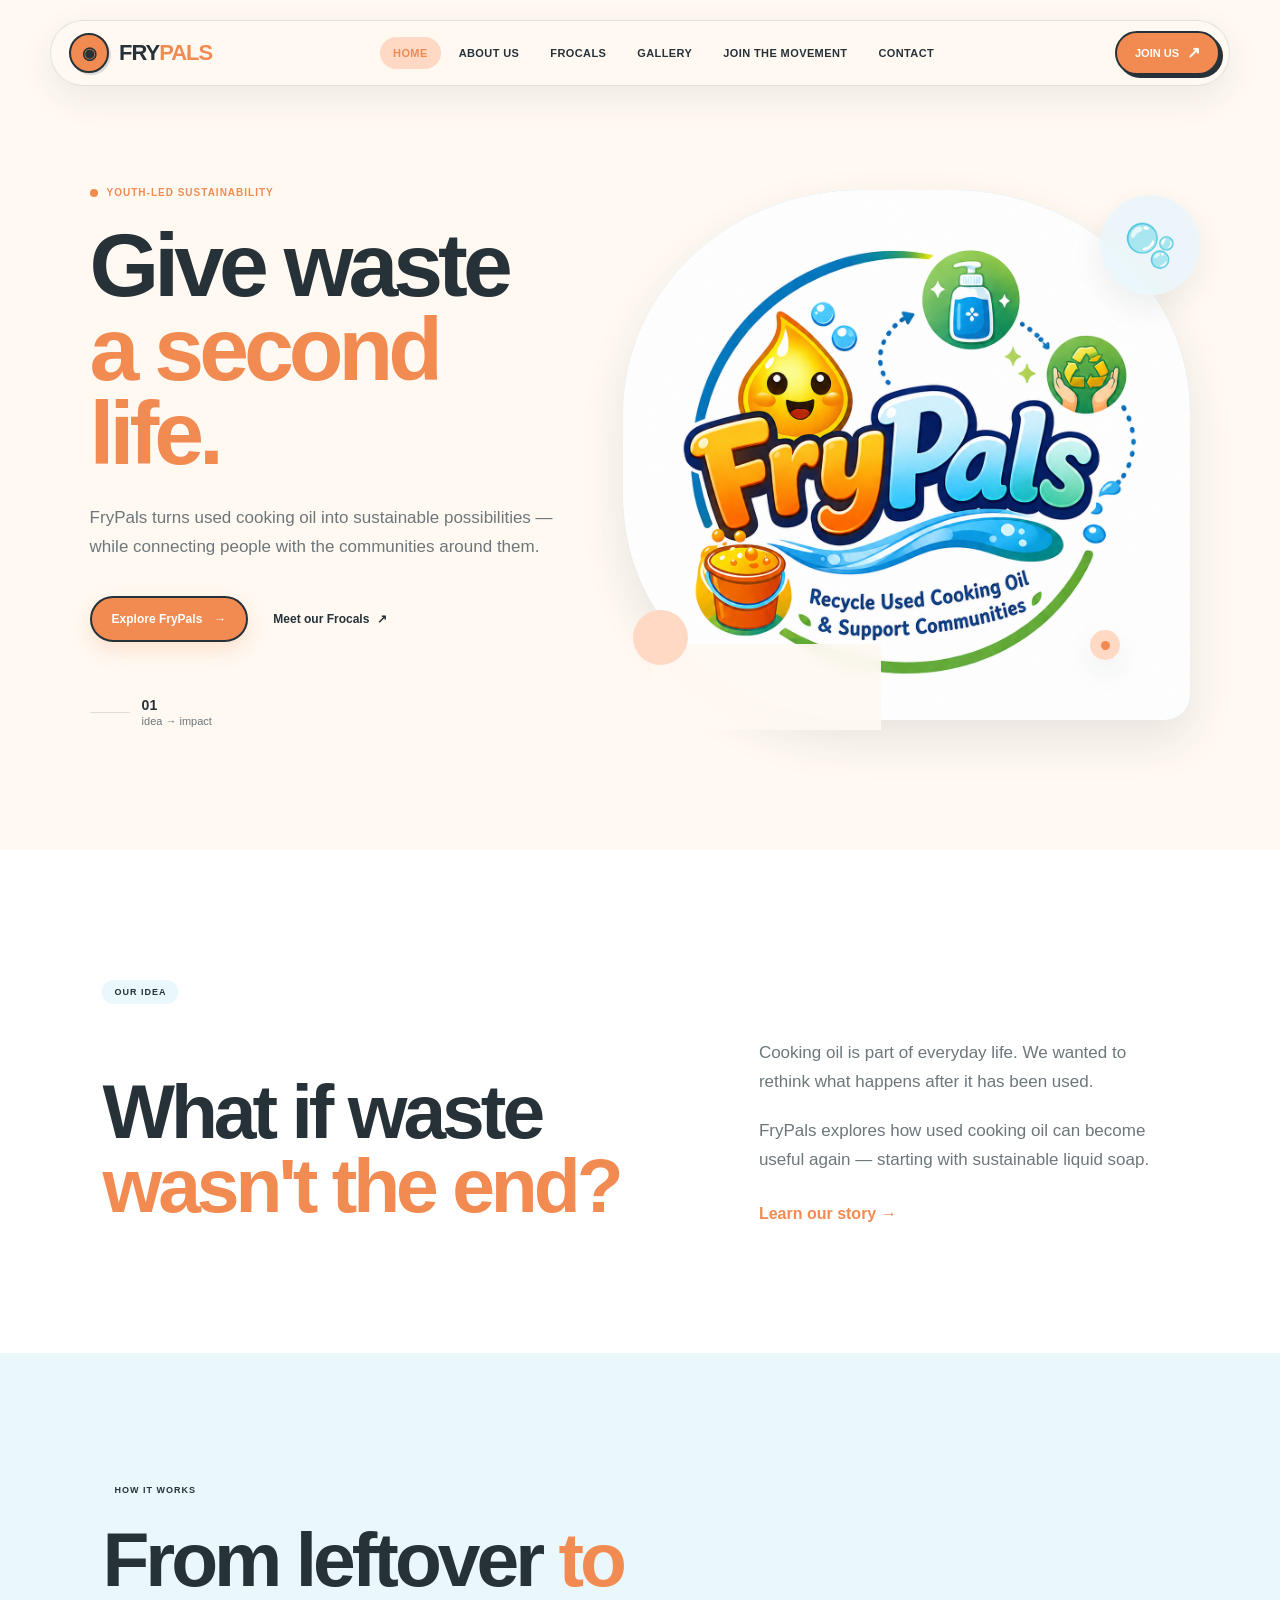
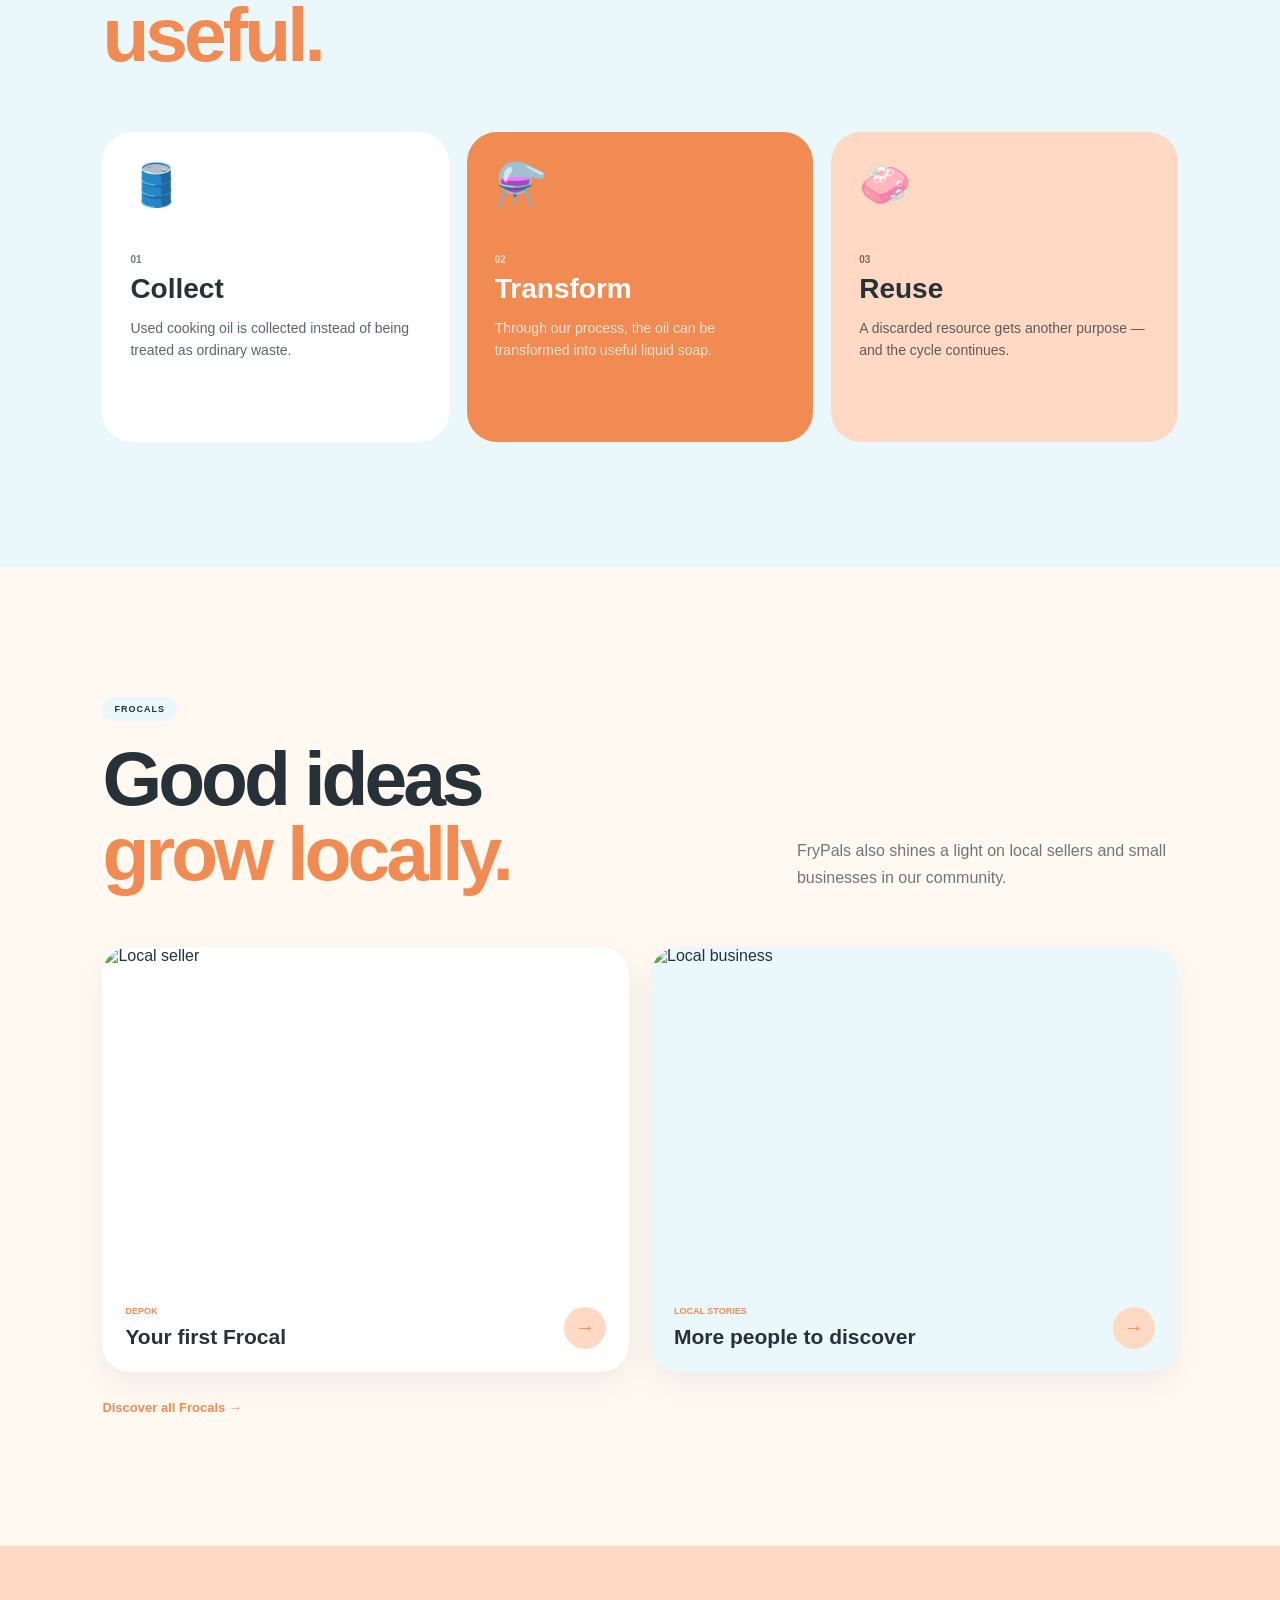
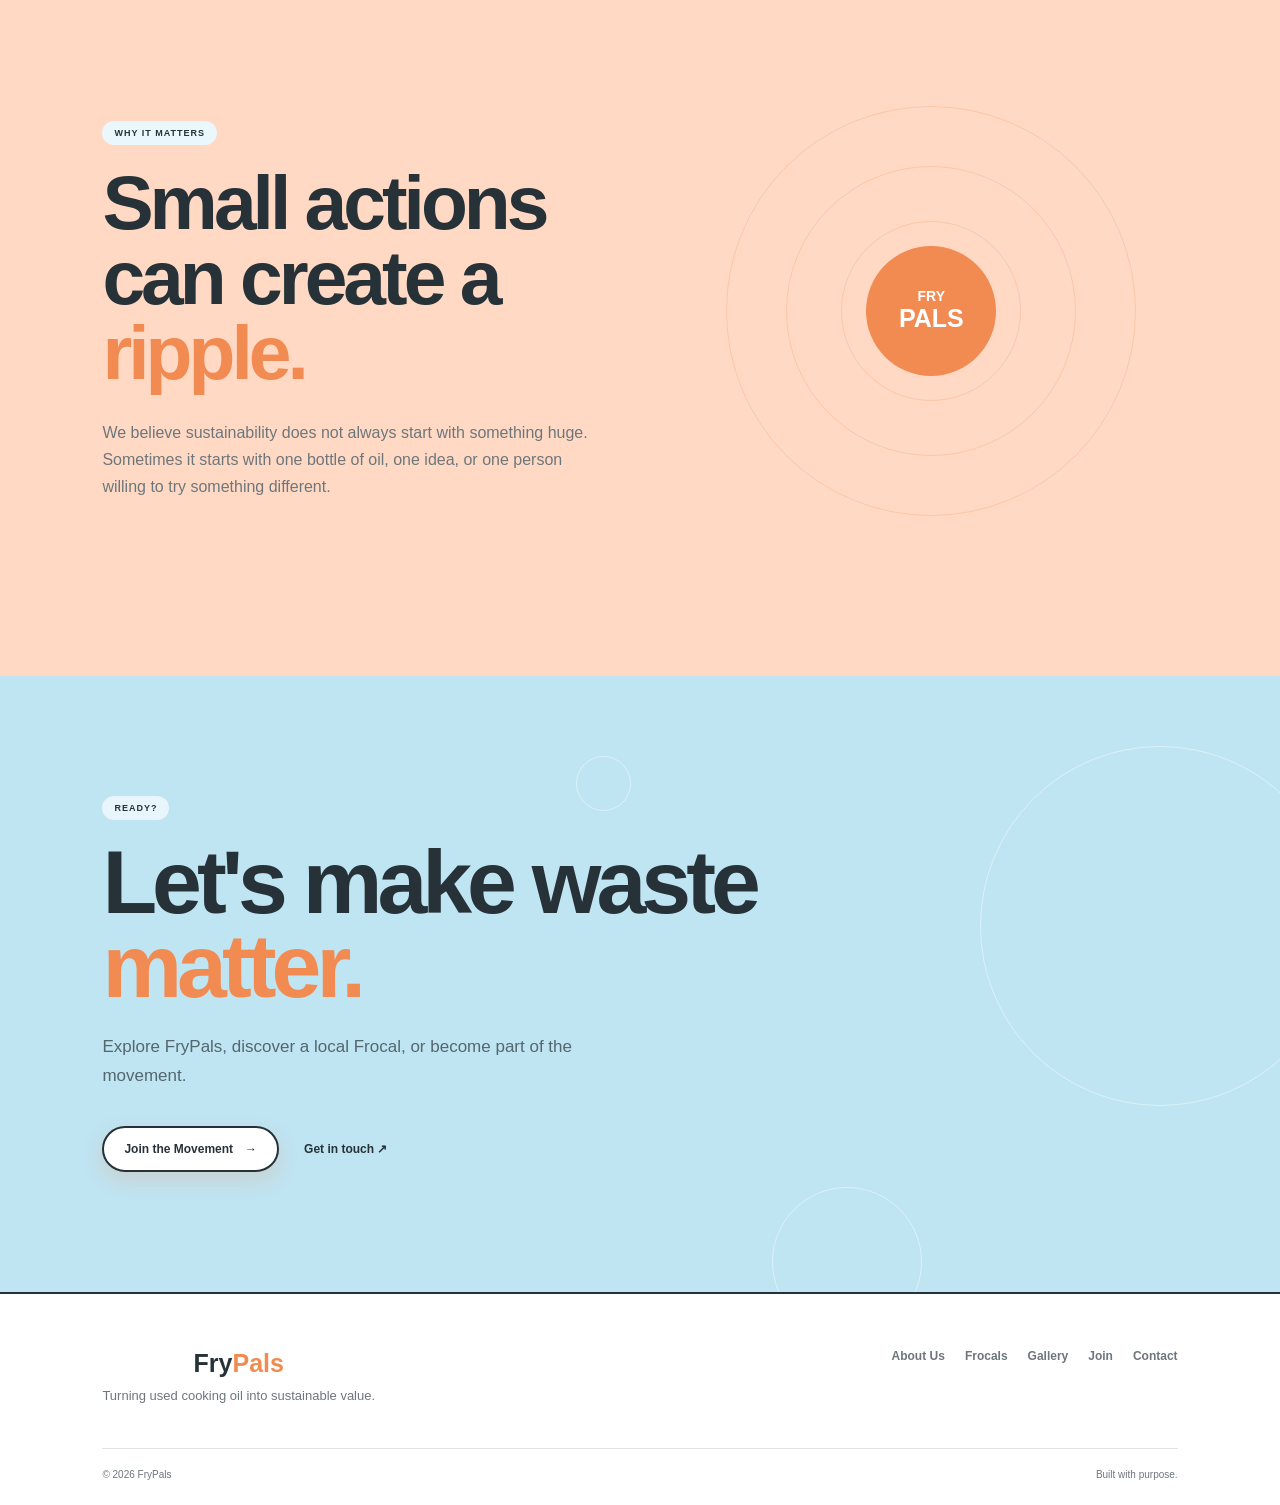
==== commit a46f76a7: "Finalize FryPals website" ====
--- a/index.html
+++ b/index.html
@@ -11,35 +11,32 @@
 
 <body>
 
-    <!-- NAVBAR -->
+  
+ <!-- ================= NAVBAR ================= -->
+
     <header class="navbar">
 
         <a href="index.html" class="logo">
-
-            <span class="logo-mark">
-                <span></span>
-                <span></span>
-                <span></span>
-            </span>
-
-            <span class="logo-text">
-                Fry<span>Pals</span>
-            </span>
-
+            <span class="logo-bubble">◉</span>
+            <span>FRY<span class="orange-text">PALS</span></span>
         </a>
 
-        <nav class="desktop-nav">
-            <a href="index.html" class="active">Home</a>
-            <a href="about.html">About Us</a>
-            <a href="frocals.html">Frocals</a>
-            <a href="gallery.html">Gallery</a>
-            <a href="join.html">Join</a>
+        <nav>
+            <a href="index.html"class="active">HOME</a>
+            <a href="about.html" >ABOUT US</a>
+            <a href="frocals.html">FROCALS</a>
+            <a href="gallery.html">GALLERY</a>
+            <a href="join.html">JOIN THE MOVEMENT</a>
+            <a href="contact.html">CONTACT</a>
         </nav>
 
-        <a href="contact.html" class="contact-button">
-            Contact <span>↗</span>
+        <a href="join.html" class="nav-button">
+            JOIN US <span>↗</span>
         </a>
 
+    </header>
+
+       
         <button class="mobile-menu-button" id="mobileMenuButton">
             ☰
         </button>
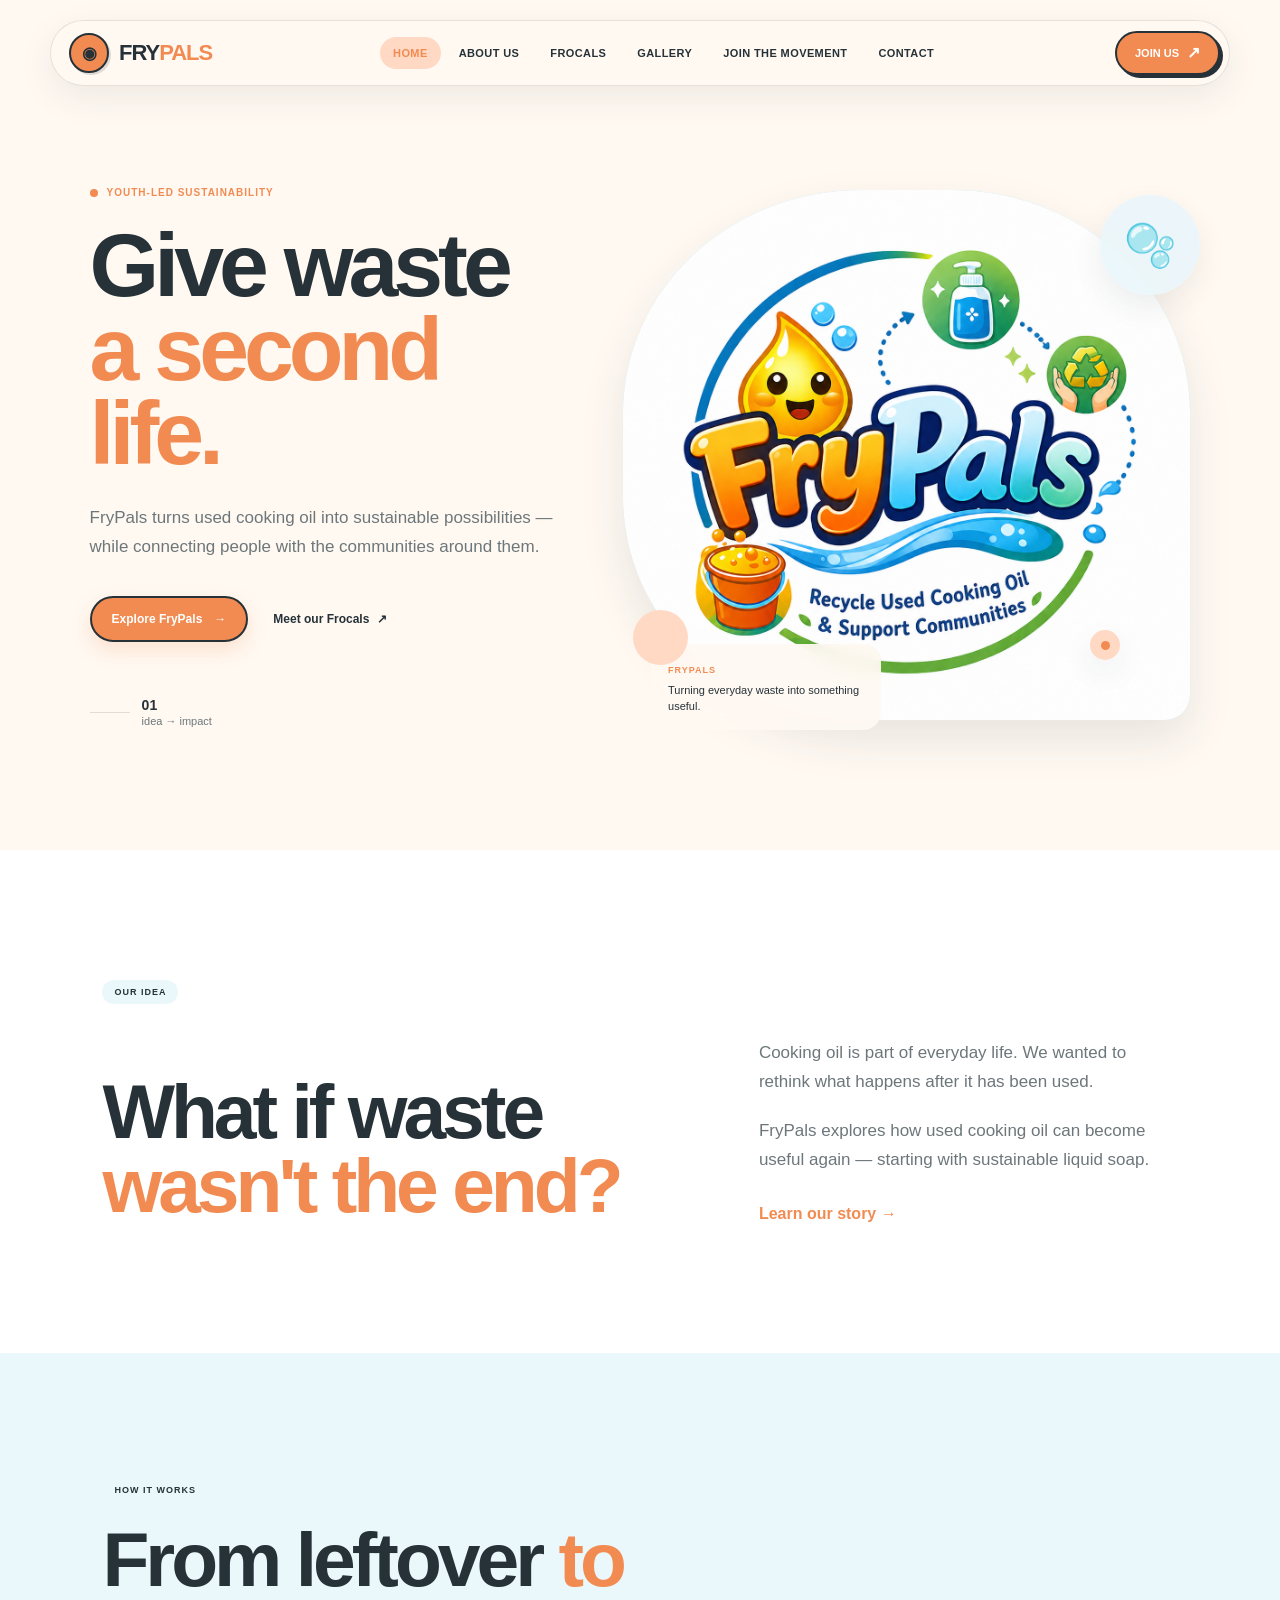
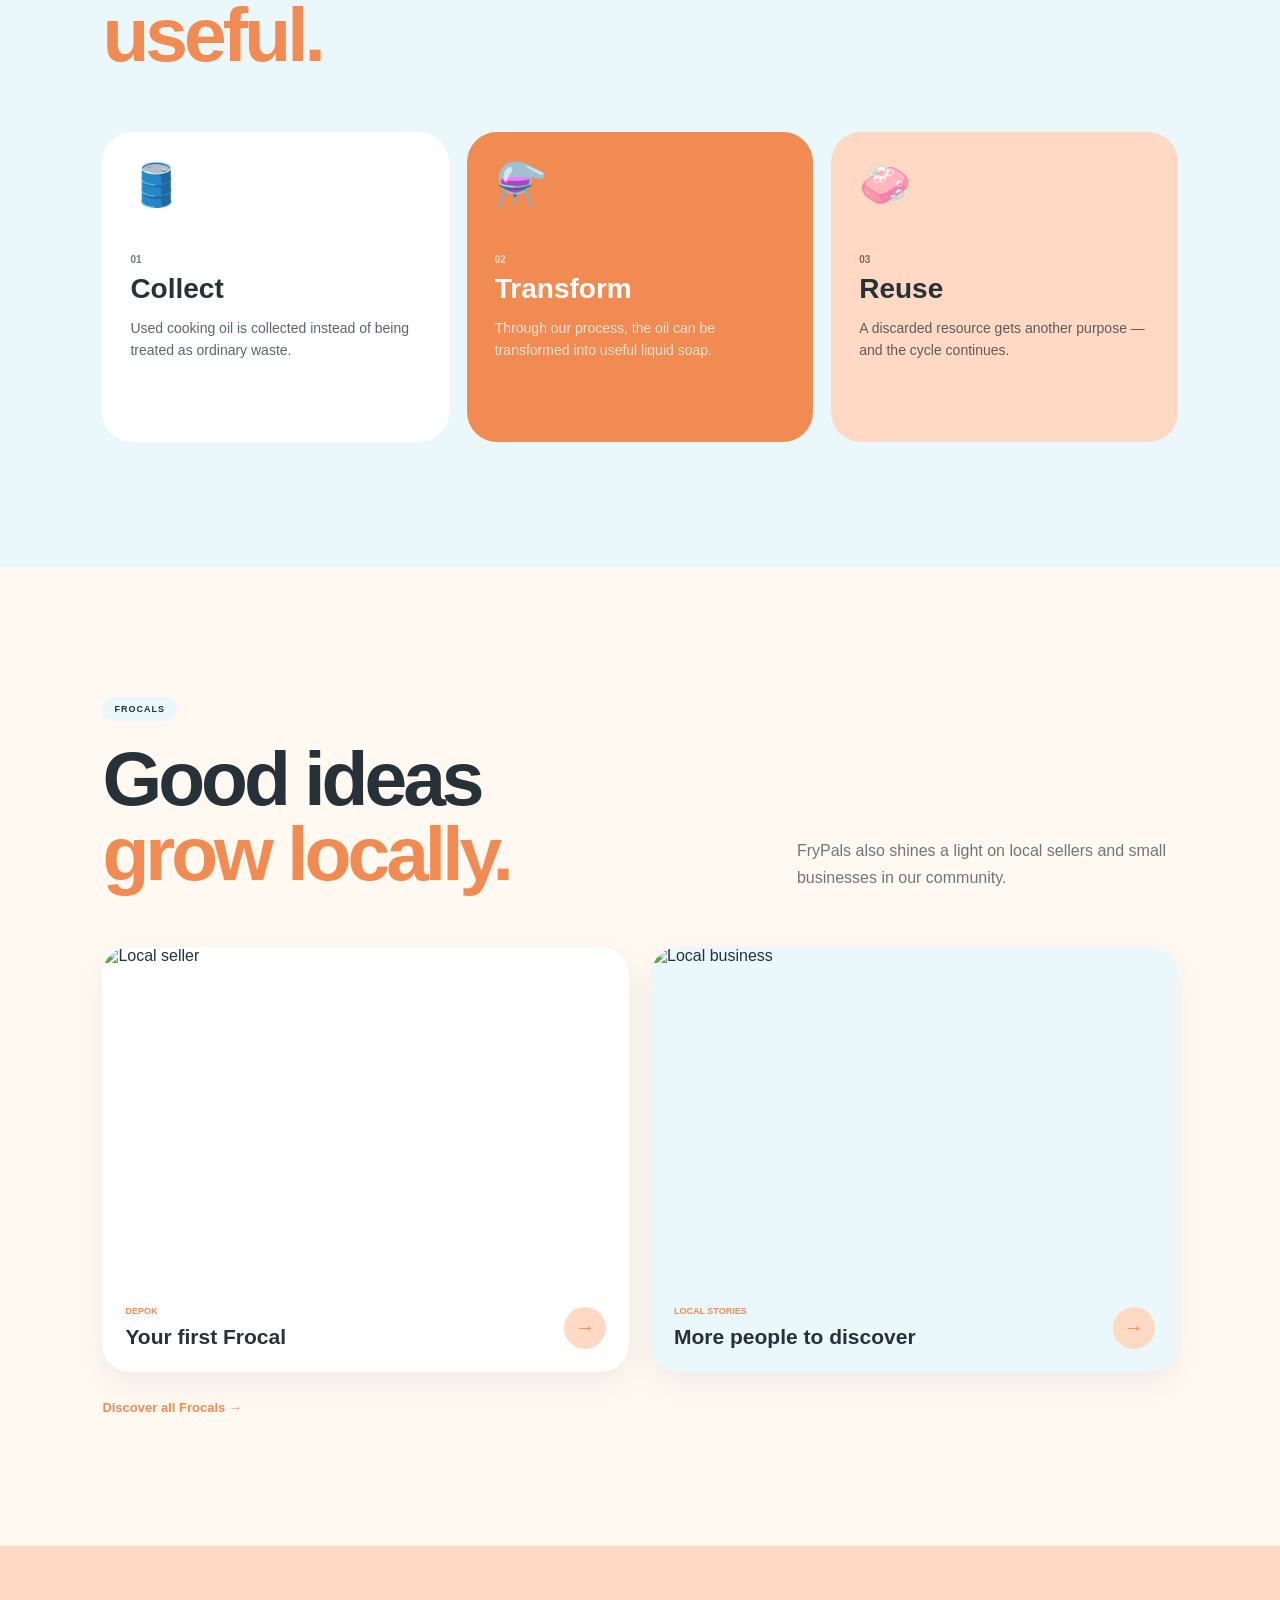
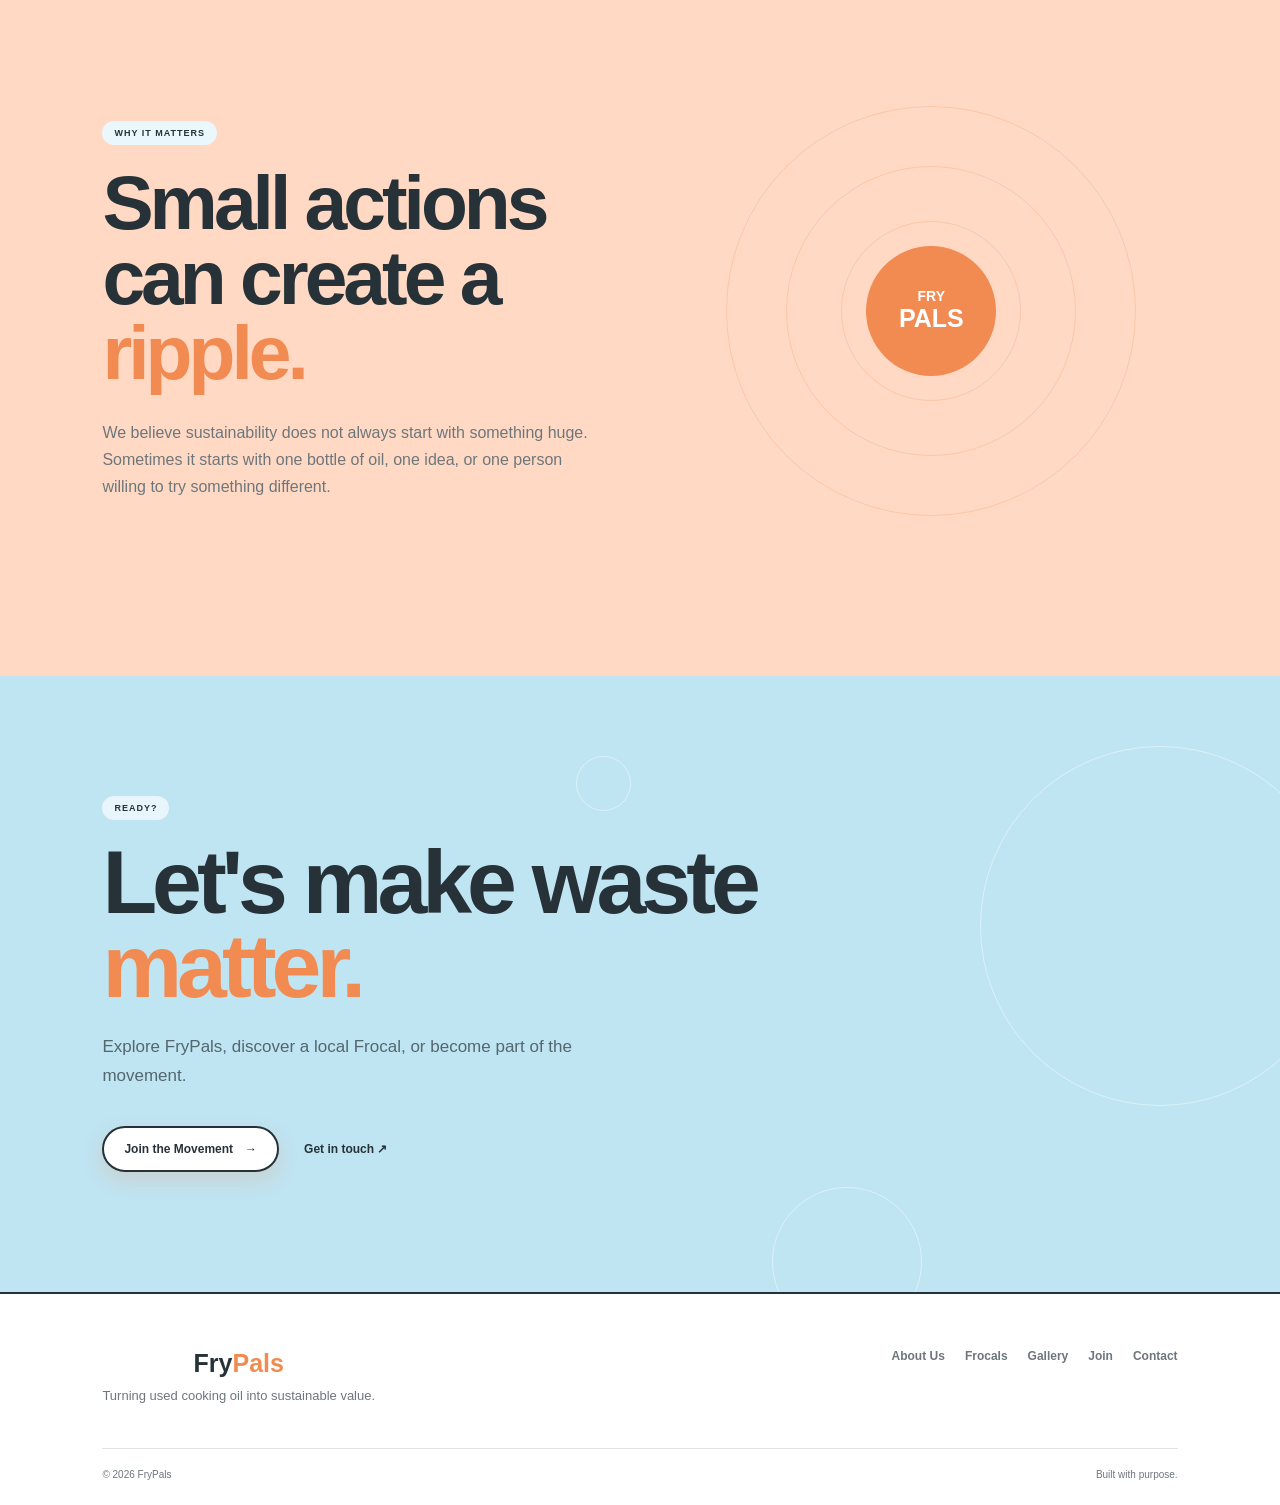
==== commit ad4cad11: "Fixing mobile navigation" ====
--- a/index.html
+++ b/index.html
@@ -11,8 +11,7 @@
 
 <body>
 
-  
- <!-- ================= NAVBAR ================= -->
+    <!-- ================= NAVBAR ================= -->
 
     <header class="navbar">
 
@@ -21,9 +20,10 @@
             <span>FRY<span class="orange-text">PALS</span></span>
         </a>
 
+        <!-- DESKTOP NAVIGATION -->
         <nav>
-            <a href="index.html"class="active">HOME</a>
-            <a href="about.html" >ABOUT US</a>
+            <a href="index.html" class="active">HOME</a>
+            <a href="about.html">ABOUT US</a>
             <a href="frocals.html">FROCALS</a>
             <a href="gallery.html">GALLERY</a>
             <a href="join.html">JOIN THE MOVEMENT</a>
@@ -34,27 +34,24 @@
             JOIN US <span>↗</span>
         </a>
 
-    </header>
-
-       
-        <button class="mobile-menu-button" id="mobileMenuButton">
+        <!-- MOBILE MENU BUTTON -->
+        <button class="mobile-menu-button" id="mobileMenuButton" type="button">
             ☰
         </button>
 
+        <!-- MOBILE MENU -->
+        <div class="mobile-menu" id="mobileMenu">
+
+            <a href="index.html">Home</a>
+            <a href="about.html">About Us</a>
+            <a href="frocals.html">Frocals</a>
+            <a href="gallery.html">Gallery</a>
+            <a href="join.html">Join the Movement</a>
+            <a href="contact.html">Contact</a>
+
+        </div>
+
     </header>
-
-
-    <!-- MOBILE MENU -->
-    <div class="mobile-menu" id="mobileMenu">
-
-        <a href="index.html">Home</a>
-        <a href="about.html">About Us</a>
-        <a href="frocals.html">Frocals</a>
-        <a href="gallery.html">Gallery</a>
-        <a href="join.html">Join the Movement</a>
-        <a href="contact.html">Contact</a>
-
-    </div>
 
 
     <main>
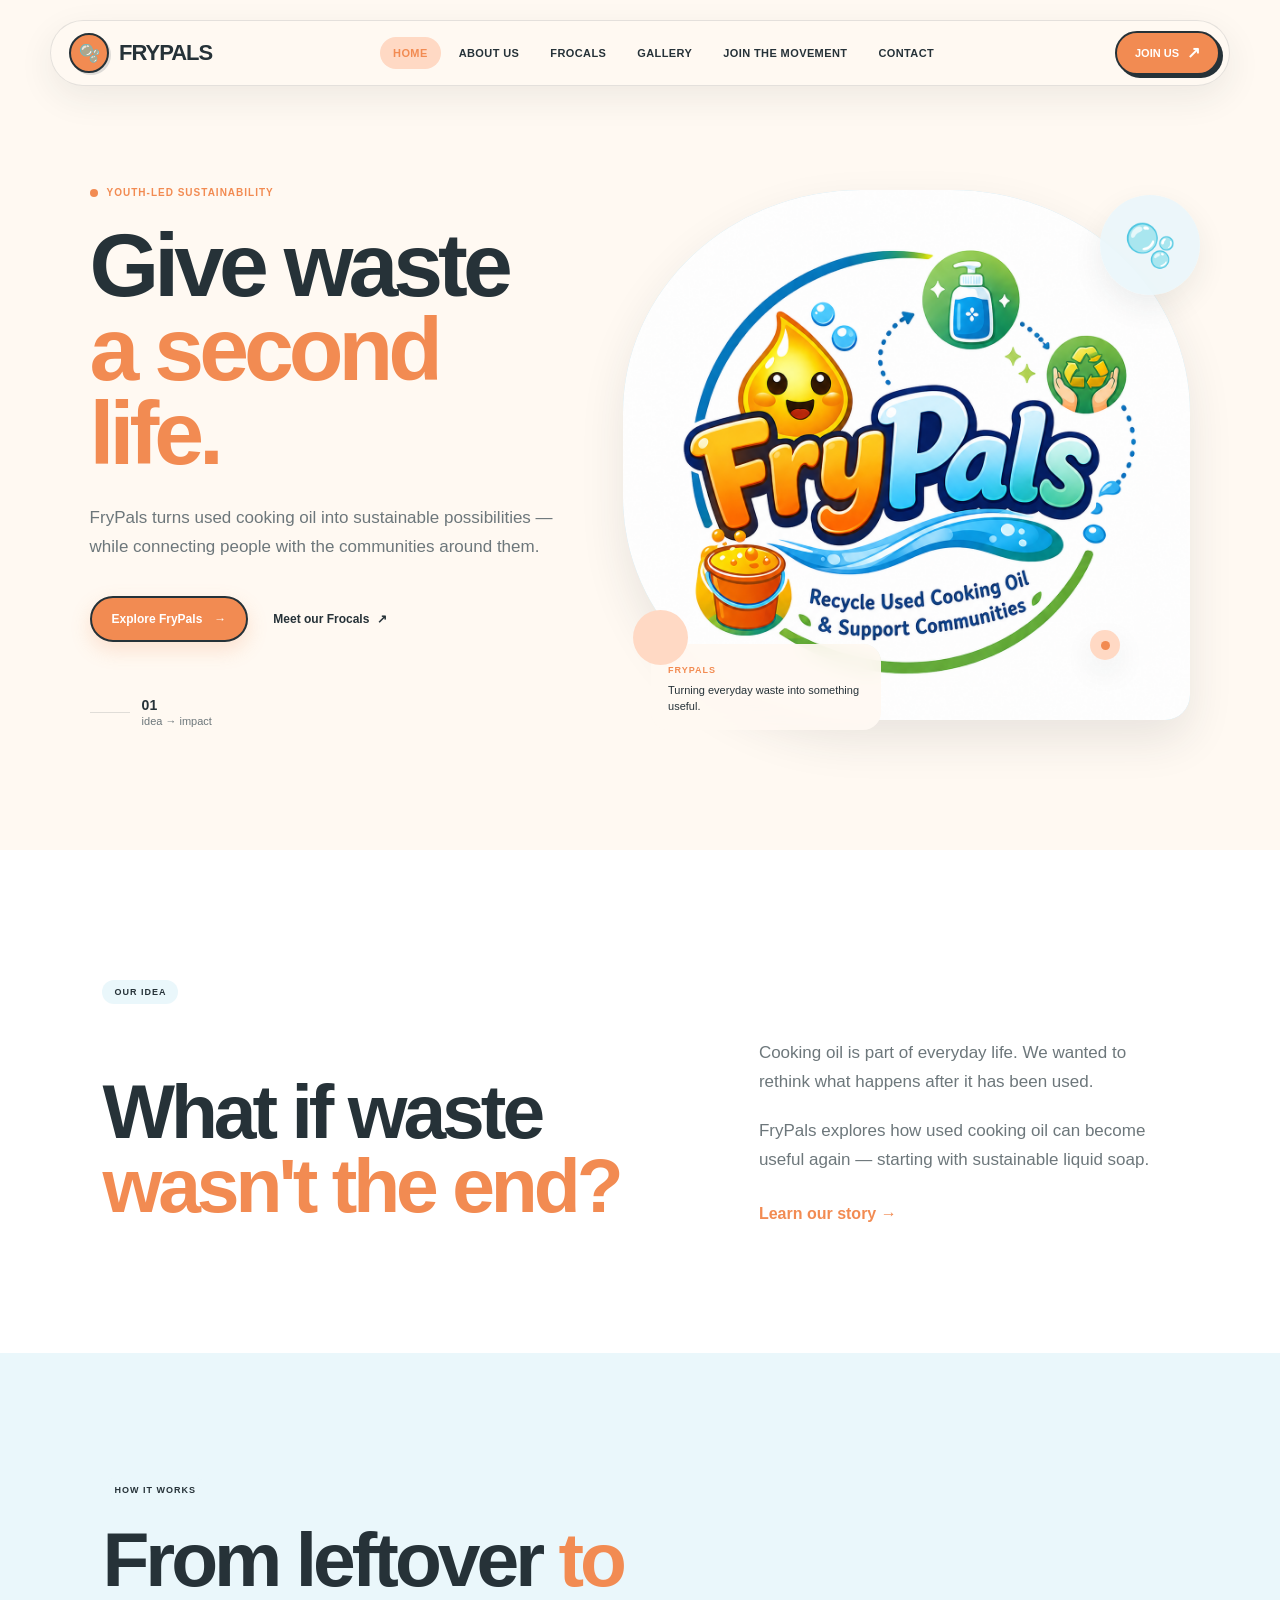
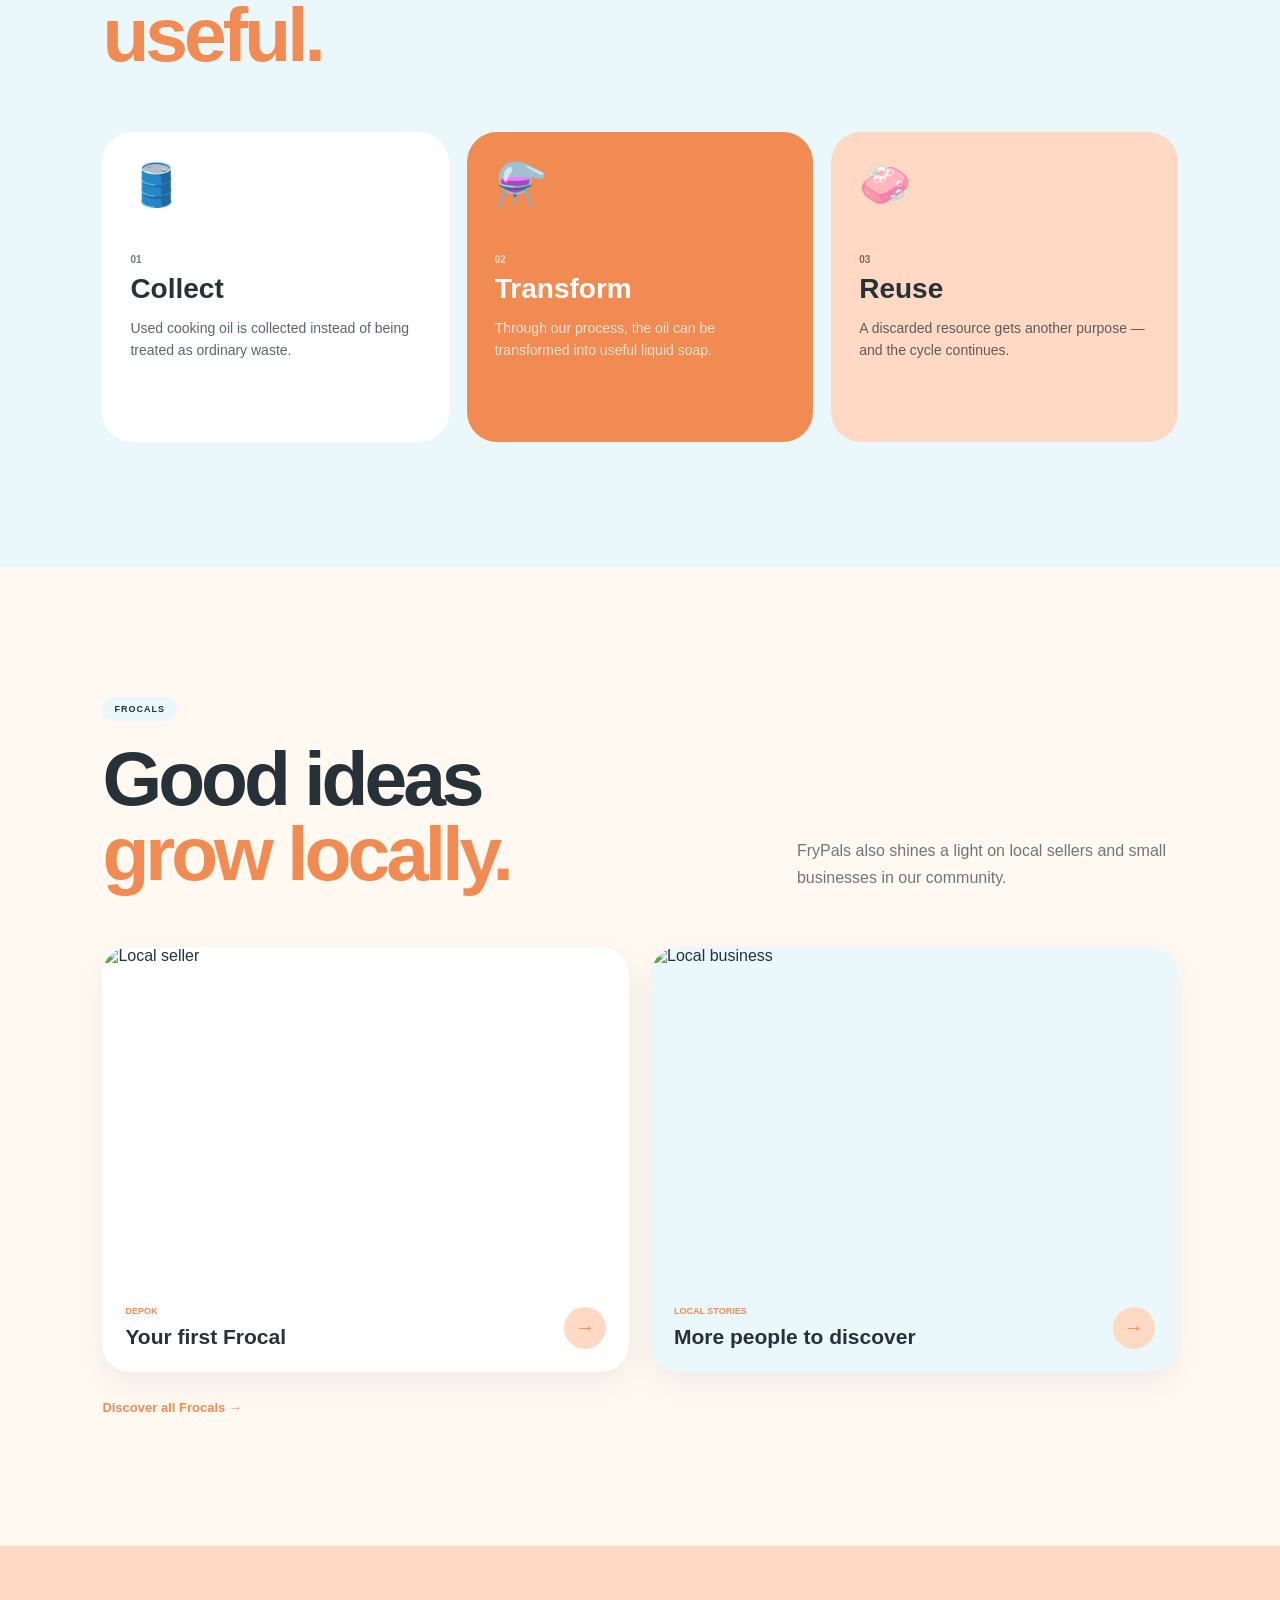
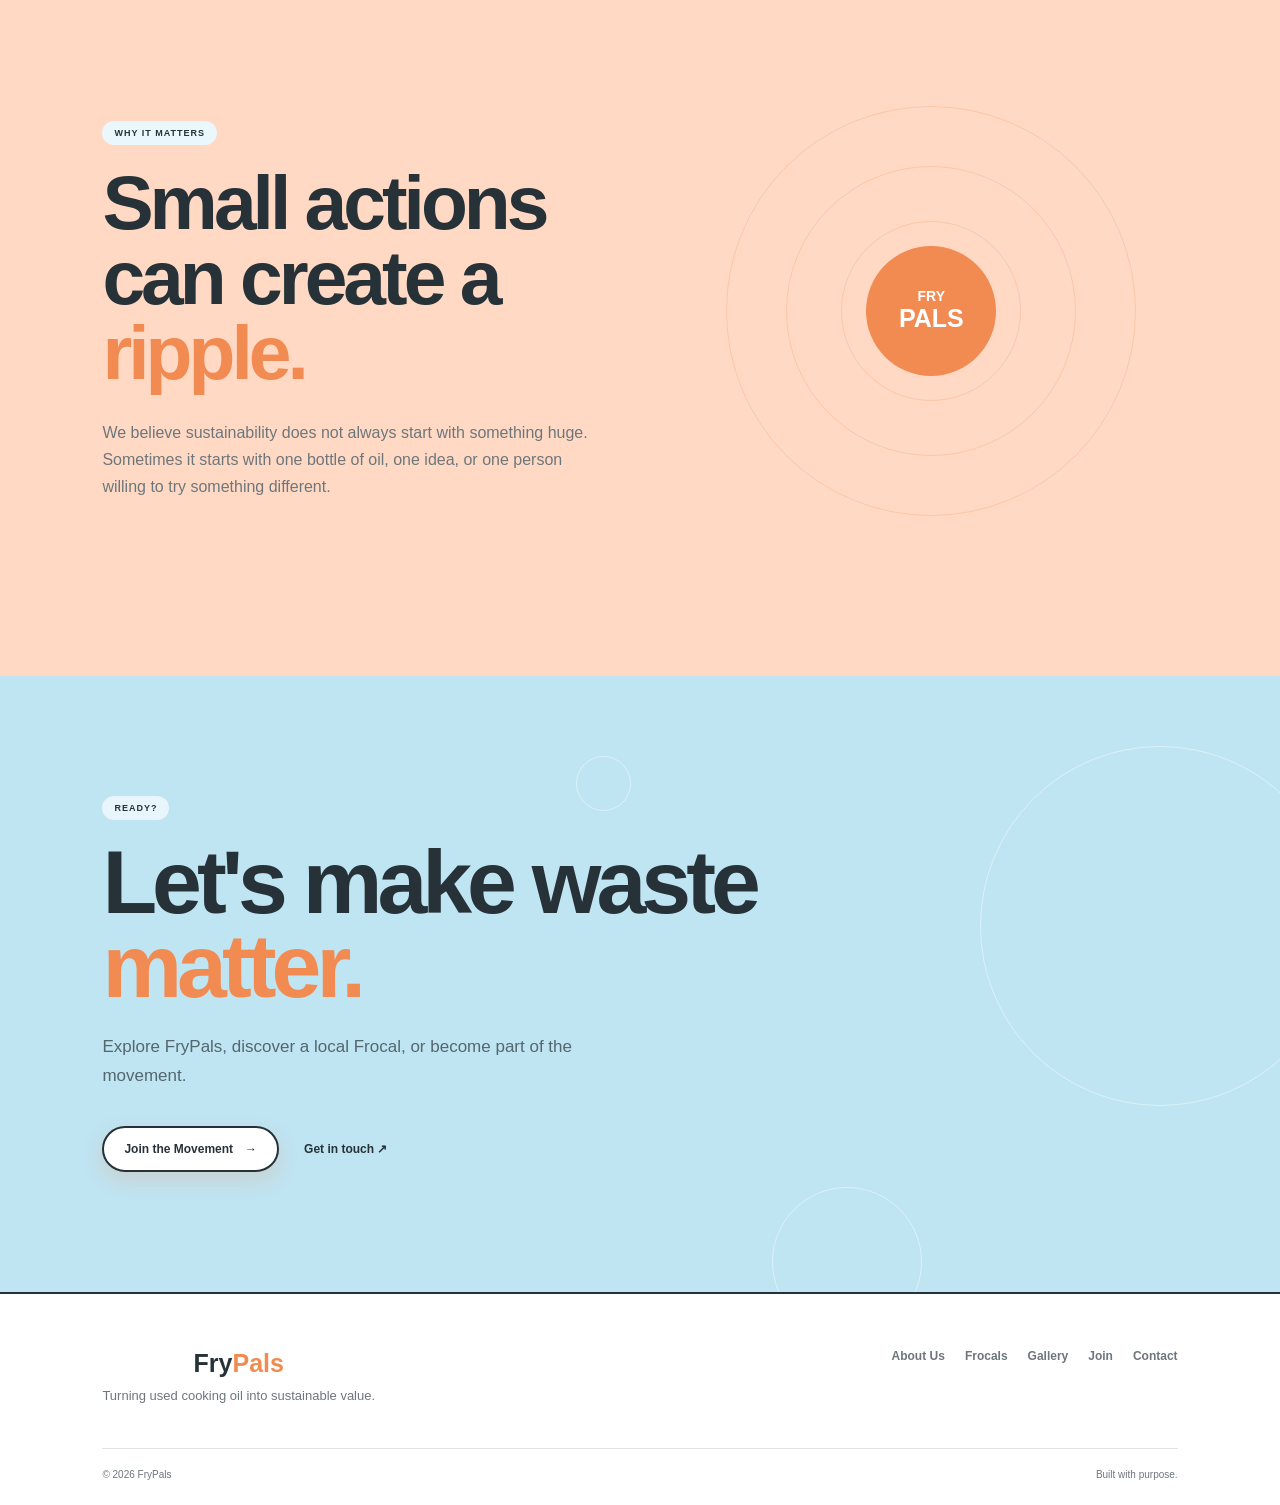
==== commit feeefb74: "finalizing" ====
--- a/index.html
+++ b/index.html
@@ -16,7 +16,7 @@
     <header class="navbar">
 
         <a href="index.html" class="logo">
-            <span class="logo-bubble">◉</span>
+            <span class="logo-bubble">🫧</span>
             <span>FRY<span class="orange-text">PALS</span></span>
         </a>
 
--- a/style.css
+++ b/style.css
@@ -1,5 +1,5 @@
 :root {
-    --orange: #F47B3A;
+    --orange: hsl(197, 89%, 59%);
     --soft-orange: #FFD8C2;
     --soft-blue: #BFE7F5;
     --light-blue: #EAF8FC;
@@ -136,8 +136,8 @@
 }
 
 
-.orange-text {
-    color: var(--orange);
+.blue-text {
+    color: var(--blue);
 }
 
 
